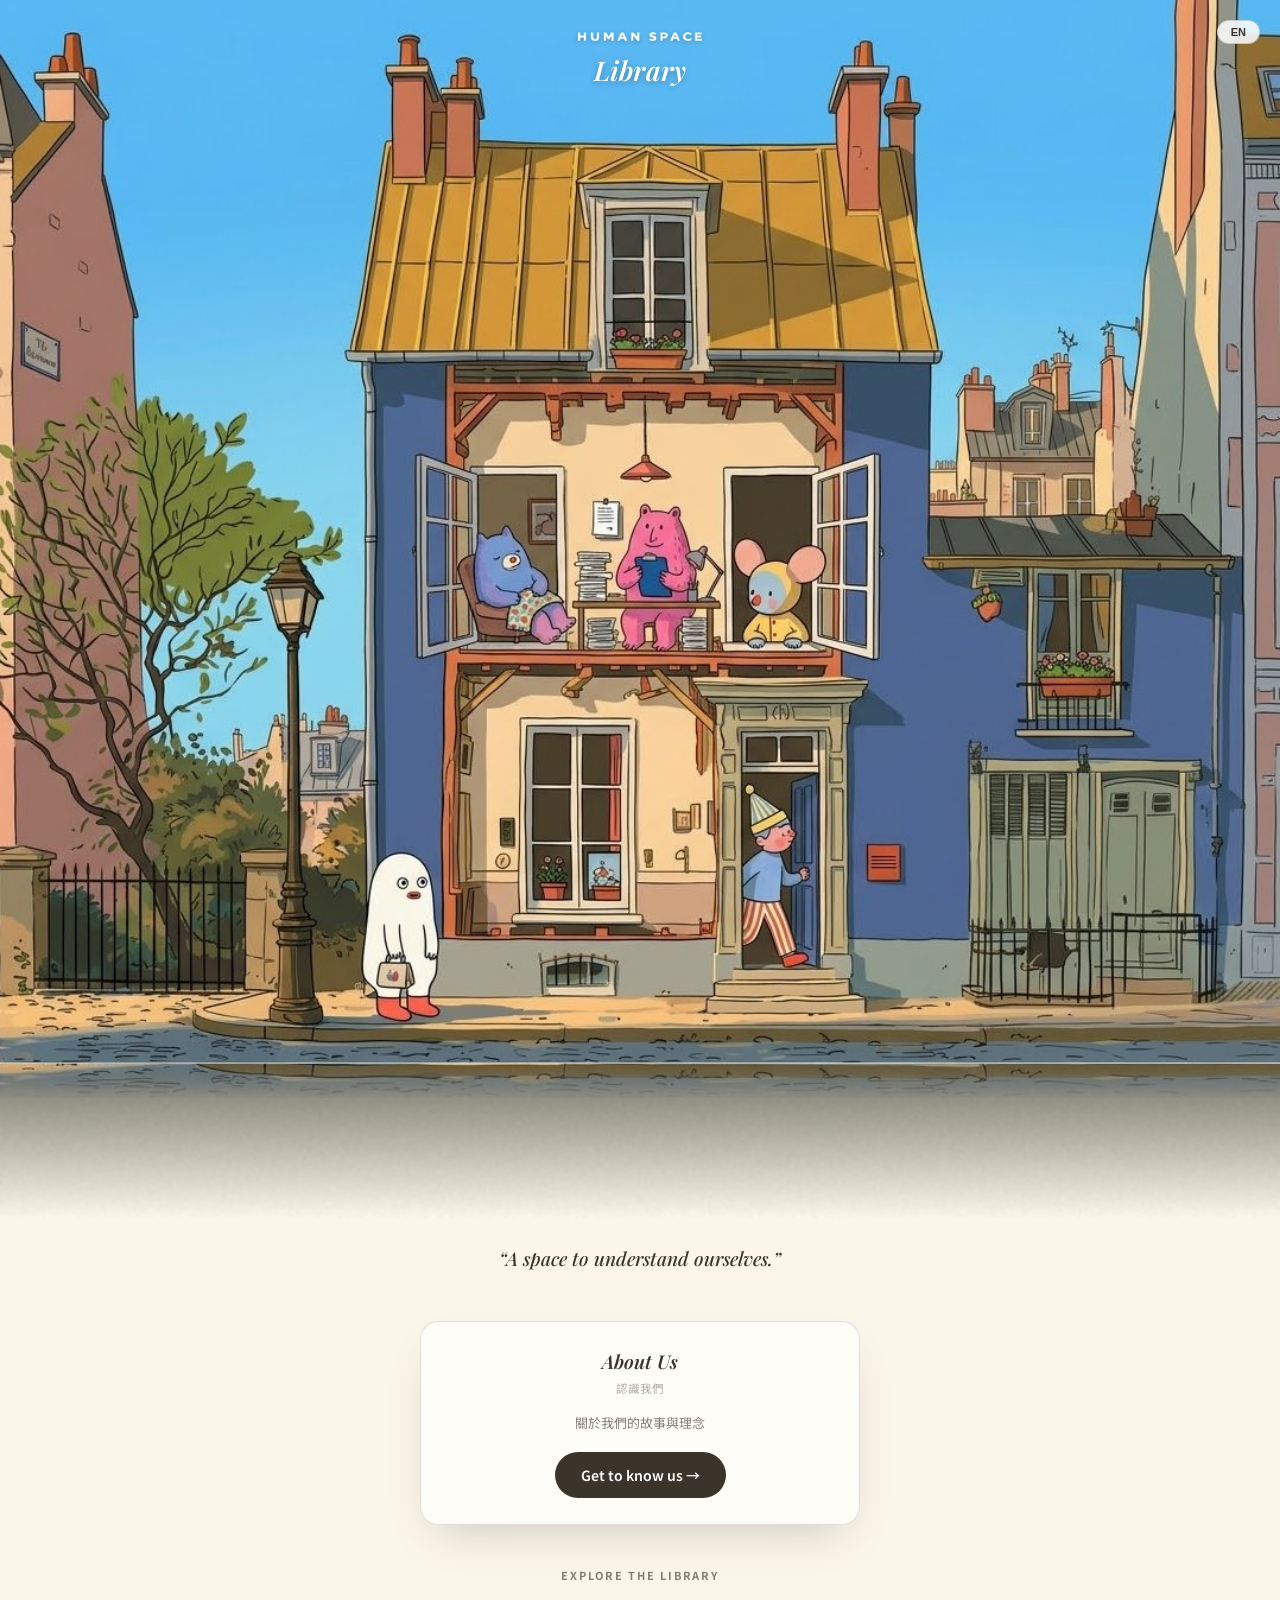
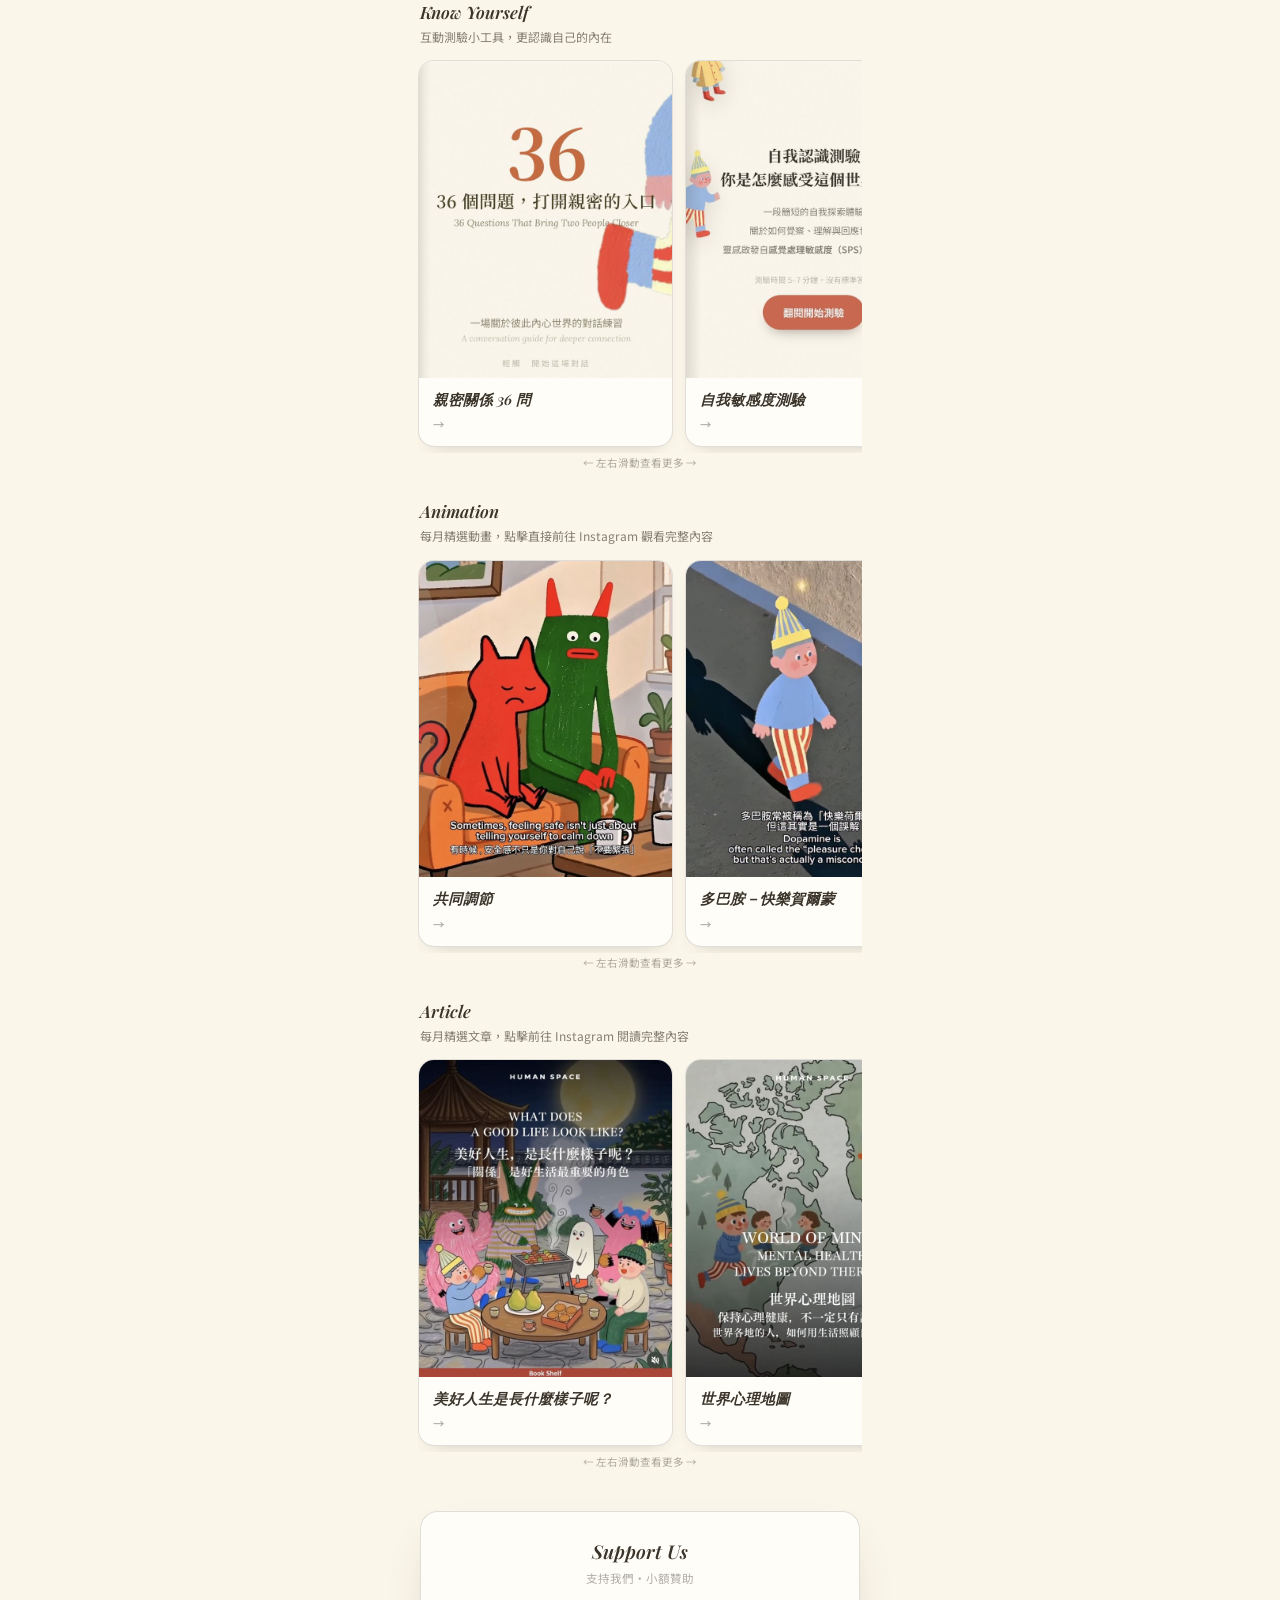
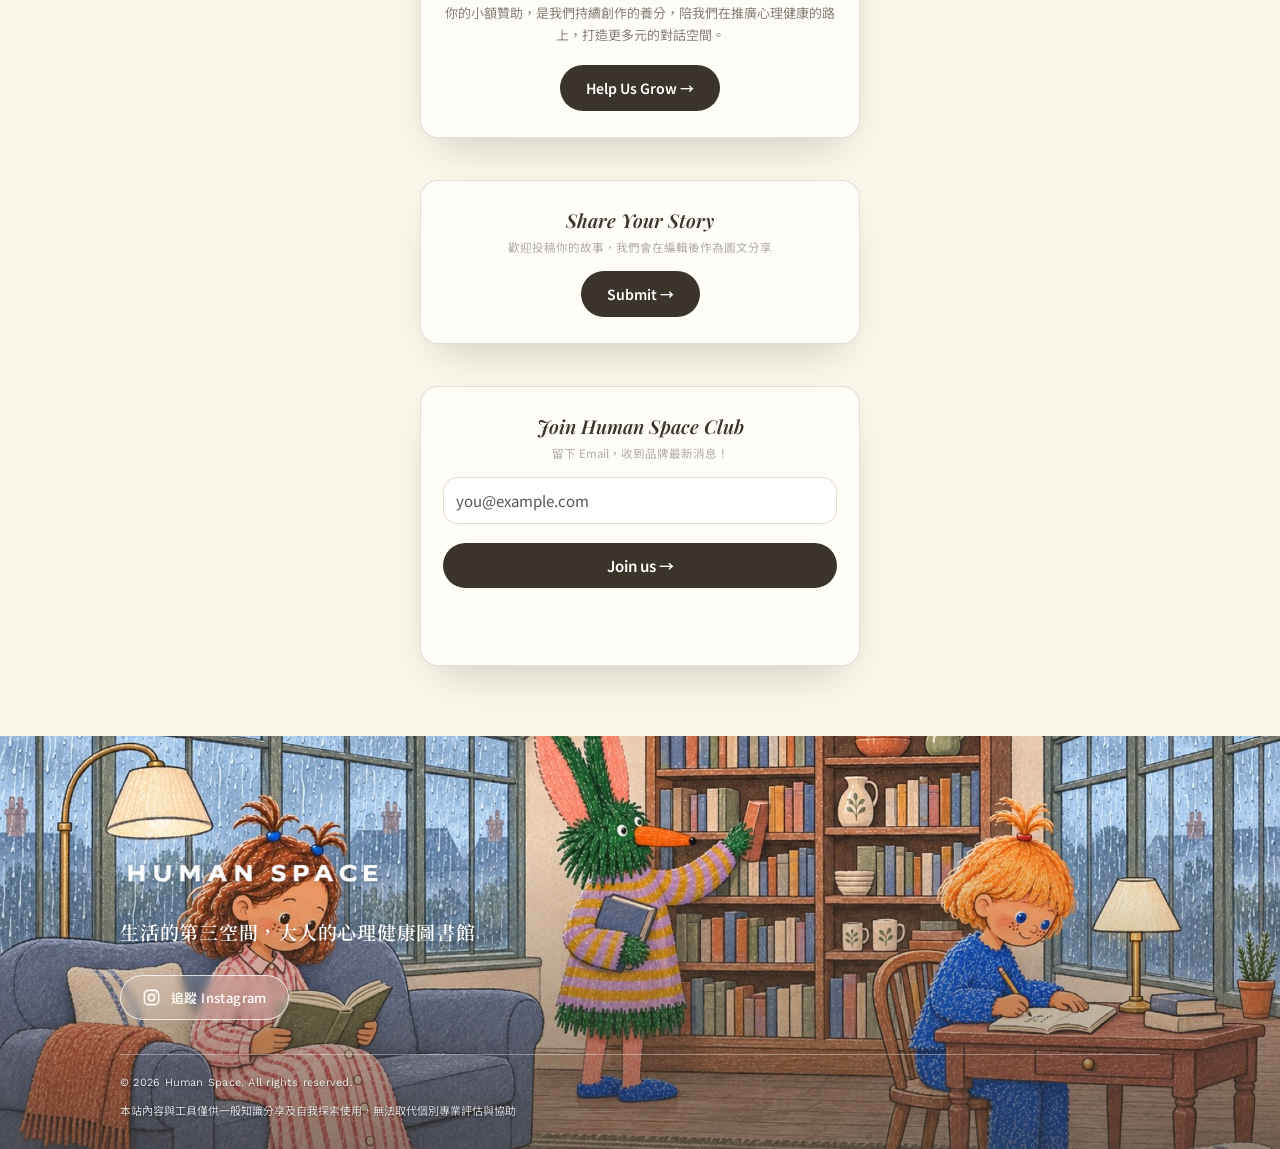
==== index.html @ 24d9f0f3 "Update index.html" ====
<!DOCTYPE html>
<html lang="zh-Hant">
<head>
<meta charset="UTF-8">
<meta name="viewport" content="width=device-width, initial-scale=1.0">
<title>Human Space Library</title>
<link rel="preconnect" href="https://fonts.googleapis.com">
<link rel="preconnect" href="https://fonts.gstatic.com" crossorigin>
<link href="https://fonts.googleapis.com/css2?family=Playfair+Display:ital,wght@1,500;1,600&family=Noto+Serif+TC:wght@600;700&family=Noto+Sans+TC:wght@400;500;600&family=Work+Sans:wght@400;500;600&display=swap" rel="stylesheet">
<style>
  :root{
    --sand:#A8895F;
    --cream:#FBF6EA;
    --paper-deep:#F3EAD4;
    --card:#FFFDF8;
    --ink:#3A342A;
    --ink-soft:rgba(58,52,42,0.62);
    --ink-faint:rgba(58,52,42,0.4);
    --line:rgba(58,52,42,0.15);
    --shadow: 0 20px 44px -20px rgba(58,52,42,0.28);
  }
  *{box-sizing:border-box;}
  body{ margin:0; background:var(--cream); color:var(--ink); font-family:'Noto Sans TC', sans-serif; -webkit-font-smoothing:antialiased; }
  a{ color:inherit; text-decoration:none; }
  .wrap{ max-width:480px; margin:0 auto; padding:0 20px 50px; }

  body[data-lang="zh"] .en-only{ display:none !important; }
  body[data-lang="en"] .zh-only{ display:none !important; }

  /* ---------- Hero masthead ---------- */
  .hero{ position:relative; width:100%; overflow:hidden; background:var(--cream); }
  .hero-media{ position:relative; width:100%; aspect-ratio: 3/4; overflow:hidden; }
  .hero-media img.house{
    width:100%; height:100%; object-fit:cover; object-position:50% 0%; display:block;
  }
  @media (min-width:700px){
    .hero-media{ aspect-ratio: 1078/1026; }
  }
  .lang-toggle{
    position:absolute; top:20px; right:20px; z-index:5;
    background:rgba(255,255,255,0.85); border:1px solid rgba(58,52,42,0.2);
    border-radius:999px; padding:5px 13px; font-size:11px; font-weight:600;
    color:var(--ink); cursor:pointer; backdrop-filter:blur(2px);
  }
  .masthead{
    position:absolute; top:26px; left:0; right:0;
    display:flex; flex-direction:column; align-items:center; z-index:3;
  }
  .masthead img{ height:17px; filter:brightness(0) invert(1) drop-shadow(0 1px 2px rgba(0,0,0,0.25)); }
  .masthead .library{
    font-family:'Playfair Display', serif; font-style:italic; font-weight:600;
    font-size:27px; color:#fff; margin-top:2px;
    text-shadow:0 2px 6px rgba(0,0,0,0.28);
    letter-spacing:0.01em;
  }

  /* ---------- Tagline ---------- */
  .tagline{ text-align:center; padding:26px 24px 6px; }
  .tagline p{
    font-family:'Playfair Display', serif; font-style:italic; font-weight:500;
    font-size:19px; color:var(--ink); line-height:1.5; margin:0;
  }

  /* ---------- Explore section ---------- */
  section{ margin-top:42px; }
  section#about-support{ margin-top:30px; }
  section#explore{ margin-top:42px; }
  .section-label{ font-size:11px; letter-spacing:.16em; text-transform:uppercase; color:var(--ink-soft); font-weight:700; margin-bottom:18px; text-align:center; }

  .shelf-block{ margin-bottom:30px; }
  .shelf-block:last-child{ margin-bottom:0; }
  .shelf-title{ font-family:'Playfair Display',serif; font-style:italic; font-weight:600; font-size:17px; margin-bottom:4px; }
  .shelf-desc{ font-size:12px; color:var(--ink-soft); line-height:1.6; margin-bottom:12px; }

  .shelf-scroll{
    display:flex; gap:12px; overflow-x:auto; padding:2px 2px 6px; margin:0 -2px;
    scroll-snap-type:x mandatory; -webkit-overflow-scrolling:touch; scrollbar-width:none;
  }
  .shelf-scroll::-webkit-scrollbar{ display:none; }
  .shelf-card{
    flex:0 0 58%; scroll-snap-align:start; background:var(--card); border:1px solid var(--line);
    border-radius:16px; overflow:hidden; box-shadow:0 10px 20px -14px rgba(58,52,42,0.3);
  }
  .shelf-card .thumb{ width:100%; aspect-ratio:4/5; overflow:hidden; background:var(--paper-deep); }
  .shelf-card .thumb img{ width:100%; height:100%; object-fit:cover; display:block; }
  .shelf-card .body{ padding:12px 14px 14px; }
  .shelf-card .en{ font-family:'Playfair Display',serif; font-style:italic; font-size:14.5px; font-weight:600; line-height:1.3; }
  .shelf-card .arrow{ margin-top:8px; font-size:11.5px; color:var(--ink-faint); font-weight:600; }
  .scroll-hint{ text-align:center; font-size:10.5px; color:var(--ink-faint); margin-top:2px; }

  /* ---------- Join / Support / Share cards ---------- */
  .box-card{
    background:var(--card); border:1px solid var(--line); border-radius:18px;
    padding:26px 22px; text-align:center; box-shadow:var(--shadow);
  }
  .box-card .en-title{ font-family:'Playfair Display',serif; font-style:italic; font-weight:600; font-size:19px; margin-bottom:6px; }
  .box-card .zh-sub{ font-size:11.5px; color:var(--ink-faint); margin-bottom:16px; }
  .box-card p.desc{ font-size:13px; color:var(--ink-soft); line-height:1.7; margin:0 0 18px; }

  .coffee-btn, .action-btn{
    display:inline-flex; align-items:center; gap:8px;
    background:var(--ink); color:#fff; font-weight:600; font-size:14px;
    padding:13px 26px; border-radius:999px;
  }

/* ---------- Footer ---------- */
footer{
  position:relative;
  isolation:isolate;
  overflow:hidden;
  margin-top:20px;
  min-height:400px;
  display:flex;
  flex-direction:column;
  justify-content:flex-end;
  color:#fff;
  background:var(--paper-deep) url('footer-img.jpg') center / cover no-repeat;
}

/* 下方：只加一層很輕的暖棕漸層，讓白字好讀（圖片本身維持原色） */
footer::after{
  content:"";
  position:absolute; inset:0;
  background:linear-gradient(180deg,
    rgba(58,52,42,0) 25%,
    rgba(58,52,42,0.24) 58%,
    rgba(58,52,42,0.58) 100%);
  z-index:0; pointer-events:none;
}

.footer-main,
.footer-bottom{ position:relative; z-index:1; }

.footer-main{
  width:100%;
  max-width:1100px;
  margin:0 auto;
  padding:120px 30px 34px;
}

/* Logo（和 hero 上方的 logo 同樣處理） */
.footer-logo{
  display:inline-block;
  margin-bottom:20px;
}

.footer-logo img{
  height:34px;
  width:auto;
  display:block;
  filter:brightness(0) invert(1) drop-shadow(0 1px 2px rgba(0,0,0,0.25));
}

/* Brand Description */
.footer-description{
  font-family:'Noto Serif TC',serif;
  font-size:19px;
  font-weight:600;
  line-height:1.8;
  letter-spacing:0.04em;
  margin-bottom:26px;
  color:#fff;
  text-shadow:0 2px 6px rgba(0,0,0,0.3);
}

/* Instagram Button */
.instagram-btn{
  display:inline-flex;
  align-items:center;
  gap:10px;
  padding:12px 21px;
  border:1px solid rgba(255,255,255,0.75);
  border-radius:999px;
  color:#fff;
  background:rgba(255,255,255,0.14);
  font-size:13px;
  font-weight:500;
  letter-spacing:0.03em;
  transition:all 0.3s ease;
  backdrop-filter:blur(4px);
  -webkit-backdrop-filter:blur(4px);
}

.instagram-btn:hover{
  background:rgba(255,255,255,0.28);
  border-color:#fff;
}

.instagram-btn svg{
  width:19px;
  height:19px;
  flex-shrink:0;
}

/* Footer Bottom：不再用深色底，只留一條細線 */
.footer-bottom{
  width:100%;
  max-width:1100px;
  margin:0 auto;
  padding:0 30px 28px;
  font-size:11px;
  line-height:1.9;
  color:rgba(255,255,255,0.88);
  text-shadow:0 1px 3px rgba(0,0,0,0.45);
}

.footer-bottom-inner{
  border-top:1px solid rgba(255,255,255,0.35);
  padding-top:18px;
}

.footer-bottom .copyright{
  font-family:'Work Sans',sans-serif;
  margin-bottom:6px;
  font-size:11px;
  letter-spacing:0.02em;
}

.footer-bottom .disclaimer{
  font-family:'Noto Sans TC',sans-serif;
  color:rgba(255,255,255,0.8);
}

/* Mobile */
@media(max-width:600px){
  footer{ min-height:380px; }

  footer::before{ height:110px; }

  .footer-main{
    padding:100px 24px 30px;
  }

  .footer-logo img{ height:30px; }

  .footer-description{
    font-size:16px;
    line-height:1.8;
  }

  .footer-bottom{
    padding:0 24px 24px;
    font-size:10px;
  }

  .footer-bottom .copyright{ font-size:10px; }
}  
</style>
</head>
<body data-lang="zh">

  <!-- Hero -->
  <div class="hero">
    <div class="hero-media">
      <img class="house" src="hero-house.jpg" alt="Human Space illustrated house">
    </div>
    <button class="lang-toggle" id="langToggle" type="button">EN</button>
  <div class="masthead">
  <a href="https://human-space-hms.github.io/Library" aria-label="Human Space Library 首頁">
    <img src="logo.png" alt="Human Space">
  </a>
  <div class="library">Library</div>
</div>
  </div><!-- /hero -->

  <div class="wrap">

    <!-- Tagline -->
    <div class="tagline">
      <p>&ldquo;A space to understand ourselves.&rdquo;</p>
    </div>

<!-- About Us -->
    <section id="About">
      <div class="box-card">
        <div class="en-title">About Us</div>
        <div class="zh-sub zh-only">認識我們</div>
        <p class="desc zh-only">關於我們的故事與理念</p>
        <p class="desc en-only">About our story</p>
        <a class="coffee-btn" href="https://human-space-hms.github.io/Library/about.html" target="_blank">Get to know us →</a>
      </div>
    </section>    

    <!-- Explore the Library -->
    <section id="explore">
      <div class="section-label">Explore the Library</div>

      <!-- Know Yourself -->
      <div class="shelf-block">
        <div class="shelf-title">Know Yourself</div>
        <div class="shelf-desc zh-only">互動測驗小工具，更認識自己的內在</div>
        <div class="shelf-desc en-only">Interactive quizzes and tools to help you know yourself better</div>
        <div class="shelf-scroll">

          <a class="shelf-card" href="https://human-space-hms.github.io/36-questions/">
            <div class="thumb"><img src="YK-1.jpg" alt=""></div>
            <div class="body">
              <div class="en zh-only">親密關係 36 問</div>
              <div class="en en-only">36 Questions Brings Us Closer</div>
              <div class="arrow">→</div>
            </div>
          </a>

          <a class="shelf-card zh-only" href="https://human-space-hms.github.io/HSP/">
            <div class="thumb"><img src="YK-2-CN.jpg" alt=""></div>
            <div class="body"><div class="en">自我敏感度測驗</div><div class="arrow">→</div></div>
          </a>
          <a class="shelf-card en-only" href="https://human-space-hms.github.io/HSP-EN/">
            <div class="thumb"><img src="YK-2-EN.jpg" alt=""></div>
            <div class="body"><div class="en">How Do You Experience the World</div><div class="arrow">→</div></div>
          </a>

          <a class="shelf-card zh-only" href="https://human-space-hms.github.io/attachment-quiz/">
            <div class="thumb"><img src="YK-3-CN.jpg" alt=""></div>
            <div class="body"><div class="en">親密依附關係測驗</div><div class="arrow">→</div></div>
          </a>
          <a class="shelf-card en-only" href="https://human-space-hms.github.io/attachment-quiz-EN/">
            <div class="thumb"><img src="YK-3-EN.jpg" alt=""></div>
            <div class="body"><div class="en">Attachment Style Quiz</div><div class="arrow">→</div></div>
          </a>

        </div>
        <div class="scroll-hint zh-only">← 左右滑動查看更多 →</div>
        <div class="scroll-hint en-only">← swipe for more →</div>
      </div>

      <!-- Animation -->
      <div class="shelf-block">
        <div class="shelf-title">Animation</div>
        <div class="shelf-desc zh-only">每月精選動畫，點擊直接前往 Instagram 觀看完整內容</div>
        <div class="shelf-desc en-only">Monthly picks. Tap through to watch the full video on Instagram</div>
        <div class="shelf-scroll">

          <a class="shelf-card" href="https://www.instagram.com/reel/Db9Zqj_MAXe/?stkn=MTJocnQ4cTd6M2Jwag==" target="_blank">
            <div class="thumb"><img src="AN-1.jpg" alt=""></div>
            <div class="body">
              <div class="en zh-only">共同調節</div>
              <div class="en en-only">Co-Regulation</div>
              <div class="arrow">→</div>
            </div>
          </a>

          <a class="shelf-card" href="https://www.instagram.com/reel/Da2XL7dyBAM/?stkn=cDFld3FkZnozZTkw" target="_blank">
            <div class="thumb"><img src="AN-2.jpg" alt=""></div>
            <div class="body">
              <div class="en zh-only">多巴胺－快樂賀爾蒙</div>
              <div class="en en-only">Dopamine — Pleasure Chemical</div>
              <div class="arrow">→</div>
            </div>
          </a>

          <a class="shelf-card" href="https://www.instagram.com/reel/Db1rS6DMRts/?stkn=MTBhZGUwdGZ6dWx6cQ==" target="_blank">
            <div class="thumb"><img src="AN-3.jpg" alt=""></div>
            <div class="body">
              <div class="en zh-only">喚醒老虎－關於創傷</div>
              <div class="en en-only">Waking the Tiger — About Trauma</div>
              <div class="arrow">→</div>
            </div>
          </a>

        </div>
        <div class="scroll-hint zh-only">← 左右滑動查看更多 →</div>
        <div class="scroll-hint en-only">← swipe for more →</div>
      </div>

      <!-- Article -->
      <div class="shelf-block">
        <div class="shelf-title">Article</div>
        <div class="shelf-desc zh-only">每月精選文章，點擊前往 Instagram 閱讀完整內容</div>
        <div class="shelf-desc en-only">Monthly picks. Tap through to read the full post on Instagram</div>
        <div class="shelf-scroll">

          <a class="shelf-card" href="https://www.instagram.com/p/DdtFpqZEm1I/?obrf=MTBvMHdmb3B3ZGFo" target="_blank">
            <div class="thumb"><img src="AR-1.jpg" alt=""></div>
            <div class="body">
              <div class="en zh-only">美好人生是長什麼樣子呢？</div>
              <div class="en en-only">What Does a Good Life Look Like?</div>
              <div class="arrow">→</div>
            </div>
          </a>

          <a class="shelf-card" href="https://www.instagram.com/p/DbrwMqHEolS/?psln=N3RibG9haDZxNWFx" target="_blank">
            <div class="thumb"><img src="AR-2.jpg" alt=""></div>
            <div class="body">
              <div class="en zh-only">世界心理地圖</div>
              <div class="en en-only">World Of Minds</div>
              <div class="arrow">→</div>
            </div>
          </a>

          <a class="shelf-card" href="https://www.instagram.com/p/DbSHHopkumf/?cplk=MWQ2d3c0b3g2c3Y2MQ==" target="_blank">
            <div class="thumb"><img src="AR-3.jpg" alt=""></div>
            <div class="body">
              <div class="en zh-only">正常是誰決定的？</div>
              <div class="en en-only">Who Decides What's "Normal"?</div>
              <div class="arrow">→</div>
            </div>
          </a>

        </div>
        <div class="scroll-hint zh-only">← 左右滑動查看更多 →</div>
        <div class="scroll-hint en-only">← swipe for more →</div>
      </div>

    </section>

    <!-- Support Us -->
    <section id="support">
      <div class="box-card">
        <div class="en-title">Support Us</div>
        <div class="zh-sub zh-only">支持我們・小額贊助</div>
        <p class="desc zh-only">你的小額贊助，是我們持續創作的養分，陪我們在推廣心理健康的路上，打造更多元的對話空間。</p>
        <p class="desc en-only">Your small contribution is what keeps us creating, helping us build more diverse conversations around mental health.</p>
        <a class="coffee-btn" href="https://portaly.cc/human_space/support" target="_blank"> Help Us Grow →</a>
      </div>
    </section>

    <!-- Share your story -->
    <section id="share">
      <div class="box-card">
        <div class="en-title">Share Your Story</div>
        <div class="zh-sub zh-only">歡迎投稿你的故事，我們會在編輯後作為圖文分享</div>
        <div class="zh-sub en-only">Share your story with us. We'll edit it and share it as a visual feature.</div>
        <a class="action-btn" href="https://docs.google.com/forms/d/e/1FAIpQLSfsRFT0Pt3RV8wK7x-OimvYxcRuN3YsgyCz27gMF-LVRASr0g/viewform?usp=publish-editor" target="_blank">Submit →</a>
      </div>
    </section>
    
    <!-- Join Human Space -->
    <section id="join">
      <div class="box-card">
        <div class="en-title">Join Human Space Club</div>
        <div class="zh-sub zh-only">留下 Email，收到品牌最新消息！</div>
        <div class="zh-sub en-only">Leave your email and get the latest news from us!</div>
        <script src="https://f.convertkit.com/ckjs/ck.5.js"></script>
      <form action="https://app.kit.com/forms/9779228/subscriptions" class="seva-form formkit-form" method="post" data-sv-form="9779228" data-uid="9809e05442" data-format="inline" data-version="5" data-options="{&quot;settings&quot;:{&quot;after_subscribe&quot;:{&quot;action&quot;:&quot;message&quot;,&quot;success_message&quot;:&quot;Thank you for subscribing! Your response has been received. \n感謝訂閱！已成功收到你的資料。&quot;,&quot;redirect_url&quot;:&quot;&quot;},&quot;analytics&quot;:{&quot;google&quot;:null,&quot;fathom&quot;:null,&quot;facebook&quot;:null,&quot;segment&quot;:null,&quot;pinterest&quot;:null,&quot;sparkloop&quot;:null,&quot;googletagmanager&quot;:null},&quot;modal&quot;:{&quot;trigger&quot;:&quot;timer&quot;,&quot;scroll_percentage&quot;:null,&quot;timer&quot;:5,&quot;devices&quot;:&quot;all&quot;,&quot;show_once_every&quot;:15},&quot;powered_by&quot;:{&quot;show&quot;:true,&quot;url&quot;:&quot;https://kit.com/features/forms?utm_campaign=poweredby&amp;utm_content=form&amp;utm_medium=referral&amp;utm_source=dynamic&quot;},&quot;recaptcha&quot;:{&quot;enabled&quot;:false},&quot;return_visitor&quot;:{&quot;action&quot;:&quot;show&quot;,&quot;custom_content&quot;:&quot;&quot;},&quot;slide_in&quot;:{&quot;display_in&quot;:&quot;bottom_right&quot;,&quot;trigger&quot;:&quot;timer&quot;,&quot;scroll_percentage&quot;:null,&quot;timer&quot;:5,&quot;devices&quot;:&quot;all&quot;,&quot;show_once_every&quot;:15},&quot;sticky_bar&quot;:{&quot;display_in&quot;:&quot;top&quot;,&quot;trigger&quot;:&quot;timer&quot;,&quot;scroll_percentage&quot;:null,&quot;timer&quot;:5,&quot;devices&quot;:&quot;all&quot;,&quot;show_once_every&quot;:15}},&quot;version&quot;:&quot;5&quot;}" min-width="400 500 600 700 800"><div data-style="clean"><ul class="formkit-alert formkit-alert-error" data-element="errors" data-group="alert"></ul><div data-element="fields" data-stacked="false" class="seva-fields formkit-fields"><div class="formkit-field"><input class="formkit-input email-input" name="email_address" style="color: #2B2A33; border-color: #E4DBC8; border-radius: 14px; font-weight: 400; font-family: 'Noto Sans TC', sans-serif;" aria-label="Email Address" placeholder="you@example.com" required="" type="email"></div><button data-element="submit" class="formkit-submit formkit-submit action-btn" style="color: #ffffff; background-color: #3A342A; border-radius: 999px; font-weight: 600; font-family: 'Noto Sans TC', sans-serif; box-shadow:none; margin-top:4px;"><div class="formkit-spinner"><div></div><div></div><div></div></div><span>Join us →</span></button></div><div class="formkit-powered-by-convertkit-container"><a href="https://kit.com/features/forms?utm_campaign=poweredby&amp;utm_content=form&amp;utm_medium=referral&amp;utm_source=dynamic" data-element="powered-by" class="formkit-powered-by-convertkit" data-variant="dark" target="_blank" rel="nofollow noopener">Built with Kit</a></div></div><style>.formkit-form[data-uid="9809e05442"] *{box-sizing:border-box;}.formkit-form[data-uid="9809e05442"]{-webkit-font-smoothing:antialiased;-moz-osx-font-smoothing:grayscale;}.formkit-form[data-uid="9809e05442"] legend{border:none;font-size:inherit;margin-bottom:10px;padding:0;position:relative;display:table;}.formkit-form[data-uid="9809e05442"] fieldset{border:0;padding:0.01em 0 0 0;margin:0;min-width:0;}.formkit-form[data-uid="9809e05442"] body:not(:-moz-handler-blocked) fieldset{display:table-cell;}.formkit-form[data-uid="9809e05442"] h1,.formkit-form[data-uid="9809e05442"] h2,.formkit-form[data-uid="9809e05442"] h3,.formkit-form[data-uid="9809e05442"] h4,.formkit-form[data-uid="9809e05442"] h5,.formkit-form[data-uid="9809e05442"] h6{color:inherit;font-size:inherit;font-weight:inherit;}.formkit-form[data-uid="9809e05442"] h2{font-size:1.5em;margin:1em 0;}.formkit-form[data-uid="9809e05442"] h3{font-size:1.17em;margin:1em 0;}.formkit-form[data-uid="9809e05442"] p{color:inherit;font-size:inherit;font-weight:inherit;}.formkit-form[data-uid="9809e05442"] ol:not([template-default]),.formkit-form[data-uid="9809e05442"] ul:not([template-default]),.formkit-form[data-uid="9809e05442"] blockquote:not([template-default]){text-align:left;}.formkit-form[data-uid="9809e05442"] p:not([template-default]),.formkit-form[data-uid="9809e05442"] hr:not([template-default]),.formkit-form[data-uid="9809e05442"] blockquote:not([template-default]),.formkit-form[data-uid="9809e05442"] ol:not([template-default]),.formkit-form[data-uid="9809e05442"] ul:not([template-default]){color:inherit;font-style:initial;}.formkit-form[data-uid="9809e05442"] .ordered-list,.formkit-form[data-uid="9809e05442"] .unordered-list{list-style-position:outside !important;padding-left:1em;}.formkit-form[data-uid="9809e05442"] .list-item{padding-left:0;}.formkit-form[data-uid="9809e05442"][data-format="modal"]{display:none;}.formkit-form[data-uid="9809e05442"][data-format="slide in"]{display:none;}.formkit-form[data-uid="9809e05442"][data-format="sticky bar"]{display:none;}.formkit-sticky-bar .formkit-form[data-uid="9809e05442"][data-format="sticky bar"]{display:block;}.formkit-form[data-uid="9809e05442"] .formkit-input,.formkit-form[data-uid="9809e05442"] .formkit-select,.formkit-form[data-uid="9809e05442"] .formkit-checkboxes{width:100%;}.formkit-form[data-uid="9809e05442"] .formkit-button,.formkit-form[data-uid="9809e05442"] .formkit-submit{border:0;border-radius:5px;color:#ffffff;cursor:pointer;display:inline-block;text-align:center;font-size:15px;font-weight:500;cursor:pointer;margin-bottom:15px;overflow:hidden;padding:0;position:relative;vertical-align:middle;}.formkit-form[data-uid="9809e05442"] .formkit-button:hover,.formkit-form[data-uid="9809e05442"] .formkit-submit:hover,.formkit-form[data-uid="9809e05442"] .formkit-button:focus,.formkit-form[data-uid="9809e05442"] .formkit-submit:focus{outline:none;}.formkit-form[data-uid="9809e05442"] .formkit-button:hover > span,.formkit-form[data-uid="9809e05442"] .formkit-submit:hover > span,.formkit-form[data-uid="9809e05442"] .formkit-button:focus > span,.formkit-form[data-uid="9809e05442"] .formkit-submit:focus > span{background-color:rgba(0,0,0,0.1);}.formkit-form[data-uid="9809e05442"] .formkit-button > span,.formkit-form[data-uid="9809e05442"] .formkit-submit > span{display:block;-webkit-transition:all 300ms ease-in-out;transition:all 300ms ease-in-out;padding:12px 24px;}.formkit-form[data-uid="9809e05442"] .formkit-input{background:#ffffff;font-size:15px;padding:12px;border:1px solid #e3e3e3;-webkit-flex:1 0 auto;-ms-flex:1 0 auto;flex:1 0 auto;line-height:1.4;margin:0;-webkit-transition:border-color ease-out 300ms;transition:border-color ease-out 300ms;}.formkit-form[data-uid="9809e05442"] .formkit-input:focus{outline:none;border-color:#1677be;-webkit-transition:border-color ease 300ms;transition:border-color ease 300ms;}.formkit-form[data-uid="9809e05442"] .formkit-input::-webkit-input-placeholder{color:inherit;opacity:0.8;}.formkit-form[data-uid="9809e05442"] .formkit-input::-moz-placeholder{color:inherit;opacity:0.8;}.formkit-form[data-uid="9809e05442"] .formkit-input:-ms-input-placeholder{color:inherit;opacity:0.8;}.formkit-form[data-uid="9809e05442"] .formkit-input::placeholder{color:inherit;opacity:0.8;}.formkit-form[data-uid="9809e05442"] [data-group="dropdown"]{position:relative;display:inline-block;width:100%;}.formkit-form[data-uid="9809e05442"] [data-group="dropdown"]::before{content:"";top:calc(50% - 2.5px);right:10px;position:absolute;pointer-events:none;border-color:#4f4f4f transparent transparent transparent;border-style:solid;border-width:6px 6px 0 6px;height:0;width:0;z-index:999;}.formkit-form[data-uid="9809e05442"] [data-group="dropdown"] select{height:auto;width:100%;cursor:pointer;color:#333333;line-height:1.4;margin-bottom:0;padding:0 6px;-webkit-appearance:none;-moz-appearance:none;appearance:none;font-size:15px;padding:12px;padding-right:25px;border:1px solid #e3e3e3;background:#ffffff;}.formkit-form[data-uid="9809e05442"] [data-group="dropdown"] select:focus{outline:none;}.formkit-form[data-uid="9809e05442"] [data-group="checkboxes"]{text-align:left;margin:0;}.formkit-form[data-uid="9809e05442"] [data-group="checkboxes"] [data-group="checkbox"]{margin-bottom:10px;}.formkit-form[data-uid="9809e05442"] [data-group="checkboxes"] [data-group="checkbox"] *{cursor:pointer;}.formkit-form[data-uid="9809e05442"] [data-group="checkboxes"] [data-group="checkbox"]:last-of-type{margin-bottom:0;}.formkit-form[data-uid="9809e05442"] [data-group="checkboxes"] [data-group="checkbox"] input[type="checkbox"]{display:none;}.formkit-form[data-uid="9809e05442"] [data-group="checkboxes"] [data-group="checkbox"] input[type="checkbox"] + label::after{content:none;}.formkit-form[data-uid="9809e05442"] [data-group="checkboxes"] [data-group="checkbox"] input[type="checkbox"]:checked + label::after{border-color:#ffffff;content:"";}.formkit-form[data-uid="9809e05442"] [data-group="checkboxes"] [data-group="checkbox"] input[type="checkbox"]:checked + label::before{background:#10bf7a;border-color:#10bf7a;}.formkit-form[data-uid="9809e05442"] [data-group="checkboxes"] [data-group="checkbox"] label{position:relative;display:inline-block;padding-left:28px;}.formkit-form[data-uid="9809e05442"] [data-group="checkboxes"] [data-group="checkbox"] label::before,.formkit-form[data-uid="9809e05442"] [data-group="checkboxes"] [data-group="checkbox"] label::after{position:absolute;content:"";display:inline-block;}.formkit-form[data-uid="9809e05442"] [data-group="checkboxes"] [data-group="checkbox"] label::before{height:16px;width:16px;border:1px solid #e3e3e3;background:#ffffff;left:0px;top:3px;}.formkit-form[data-uid="9809e05442"] [data-group="checkboxes"] [data-group="checkbox"] label::after{height:4px;width:8px;border-left:2px solid #4d4d4d;border-bottom:2px solid #4d4d4d;-webkit-transform:rotate(-45deg);-ms-transform:rotate(-45deg);transform:rotate(-45deg);left:4px;top:8px;}.formkit-form[data-uid="9809e05442"] .formkit-alert{background:#f9fafb;border:1px solid #e3e3e3;border-radius:5px;-webkit-flex:1 0 auto;-ms-flex:1 0 auto;flex:1 0 auto;list-style:none;margin:25px auto;padding:12px;text-align:center;width:100%;}.formkit-form[data-uid="9809e05442"] .formkit-alert:empty{display:none;}.formkit-form[data-uid="9809e05442"] .formkit-alert-success{background:#d3fbeb;border-color:#10bf7a;color:#0c905c;}.formkit-form[data-uid="9809e05442"] .formkit-alert-error{background:#fde8e2;border-color:#f2643b;color:#ea4110;}.formkit-form[data-uid="9809e05442"] .formkit-spinner{display:-webkit-box;display:-webkit-flex;display:-ms-flexbox;display:flex;height:0px;width:0px;margin:0 auto;position:absolute;top:0;left:0;right:0;width:0px;overflow:hidden;text-align:center;-webkit-transition:all 300ms ease-in-out;transition:all 300ms ease-in-out;}.formkit-form[data-uid="9809e05442"] .formkit-spinner > div{margin:auto;width:12px;height:12px;background-color:#fff;opacity:0.3;border-radius:100%;display:inline-block;-webkit-animation:formkit-bouncedelay-formkit-form-data-uid-9809e05442- 1.4s infinite ease-in-out both;animation:formkit-bouncedelay-formkit-form-data-uid-9809e05442- 1.4s infinite ease-in-out both;}.formkit-form[data-uid="9809e05442"] .formkit-spinner > div:nth-child(1){-webkit-animation-delay:-0.32s;animation-delay:-0.32s;}.formkit-form[data-uid="9809e05442"] .formkit-spinner > div:nth-child(2){-webkit-animation-delay:-0.16s;animation-delay:-0.16s;}.formkit-form[data-uid="9809e05442"] .formkit-submit[data-active] .formkit-spinner{opacity:1;height:100%;width:50px;}.formkit-form[data-uid="9809e05442"] .formkit-submit[data-active] .formkit-spinner ~ span{opacity:0;}.formkit-form[data-uid="9809e05442"] .formkit-powered-by[data-active="false"]{opacity:0.35;}.formkit-form[data-uid="9809e05442"] .formkit-powered-by-convertkit-container{display:-webkit-box;display:-webkit-flex;display:-ms-flexbox;display:flex;width:100%;margin:10px 0;position:relative;}.formkit-form[data-uid="9809e05442"] .formkit-powered-by-convertkit-container[data-active="false"]{opacity:0.35;}.formkit-form[data-uid="9809e05442"] .formkit-powered-by-convertkit{-webkit-align-items:center;-webkit-box-align:center;-ms-flex-align:center;align-items:center;background-color:#ffffff;border-radius:9px;color:#3d3d3d;cursor:pointer;display:block;height:36px;margin:0 auto;opacity:0.95;padding:0;-webkit-text-decoration:none;text-decoration:none;text-indent:100%;-webkit-transition:ease-in-out all 200ms;transition:ease-in-out all 200ms;white-space:nowrap;overflow:hidden;-webkit-user-select:none;-moz-user-select:none;-ms-user-select:none;user-select:none;width:157px;background-repeat:no-repeat;background-position:center;}.formkit-form[data-uid="9809e05442"] .formkit-powered-by-convertkit:hover,.formkit-form[data-uid="9809e05442"] .formkit-powered-by-convertkit:focus{background-color:#ffffff;-webkit-transform:scale(1.025) perspective(1px);-ms-transform:scale(1.025) perspective(1px);transform:scale(1.025) perspective(1px);opacity:1;}.formkit-form[data-uid="9809e05442"] .formkit-powered-by-convertkit[data-variant="dark"],.formkit-form[data-uid="9809e05442"] .formkit-powered-by-convertkit[data-variant="light"]{background-color:transparent;border-color:transparent;width:133px;}.formkit-form[data-uid="9809e05442"] blockquote{padding:10px 20px;margin:0 0 20px;border-left:5px solid #e1e1e1;}.formkit-form[data-uid="9809e05442"] .seva-custom-content{padding:15px;font-size:16px;color:#fff;mix-blend-mode:difference;}.formkit-form[data-uid="9809e05442"] .formkit-modal.guard{max-width:420px;width:100%;} .formkit-form[data-uid="9809e05442"]{max-width:700px;}.formkit-form[data-uid="9809e05442"] [data-style="clean"]{width:100%;}.formkit-form[data-uid="9809e05442"] .formkit-fields{display:-webkit-box;display:-webkit-flex;display:-ms-flexbox;display:flex;-webkit-flex-wrap:wrap;-ms-flex-wrap:wrap;flex-wrap:wrap;margin:0 auto;}.formkit-form[data-uid="9809e05442"] .formkit-field,.formkit-form[data-uid="9809e05442"] .formkit-submit{margin:0 0 15px 0;-webkit-flex:1 0 100%;-ms-flex:1 0 100%;flex:1 0 100%;}.formkit-form[data-uid="9809e05442"] .formkit-powered-by-convertkit-container{margin:0;}.formkit-form[data-uid="9809e05442"] .formkit-submit{position:static;} </style></form>
      </div>
    </section>

  </div><!-- /wrap -->

<footer>

  <!-- Footer Main -->
  <div class="footer-main">

    <!-- Human Space Logo -->
    <a class="footer-logo"
       href="https://human-space-hms.github.io/Library">
      <img src="logo.png" alt="Human Space">
    </a>

    <!-- Brand Description -->
    <div class="footer-description">
      生活的第三空間，大人的心理健康圖書館
    </div>

    <!-- Instagram Button -->
    <a class="instagram-btn"
       href="https://www.instagram.com/humanspace____?psln=OTlqa2d1MHBiMnk="
       target="_blank"
       rel="noopener noreferrer">

      <svg viewBox="0 0 24 24"
           fill="none"
           stroke="currentColor"
           stroke-width="2"
           stroke-linecap="round"
           stroke-linejoin="round"
           aria-hidden="true">
        <rect x="3" y="3" width="18" height="18" rx="5"/>
        <circle cx="12" cy="12" r="4"/>
        <circle cx="17.5" cy="6.5" r="1"
                fill="currentColor" stroke="none"/>
      </svg>

      <span>追蹤 Instagram</span>

    </a>

  </div>

  <!-- Footer Bottom -->
  <div class="footer-bottom">
    <div class="footer-bottom-inner">

      <div class="copyright">
        © 2026 Human Space. All rights reserved.
      </div>

      <div class="disclaimer">
        本站內容與工具僅供一般知識分享及自我探索使用，無法取代個別專業評估與協助
      </div>

    </div>
  </div>

</footer>

<script>
  var btn = document.getElementById('langToggle');
  btn.addEventListener('click', function(){
    var isZh = document.body.getAttribute('data-lang') === 'zh';
    document.body.setAttribute('data-lang', isZh ? 'en' : 'zh');
    btn.textContent = isZh ? '中文' : 'EN';
  });
</script>
</body>
</html>
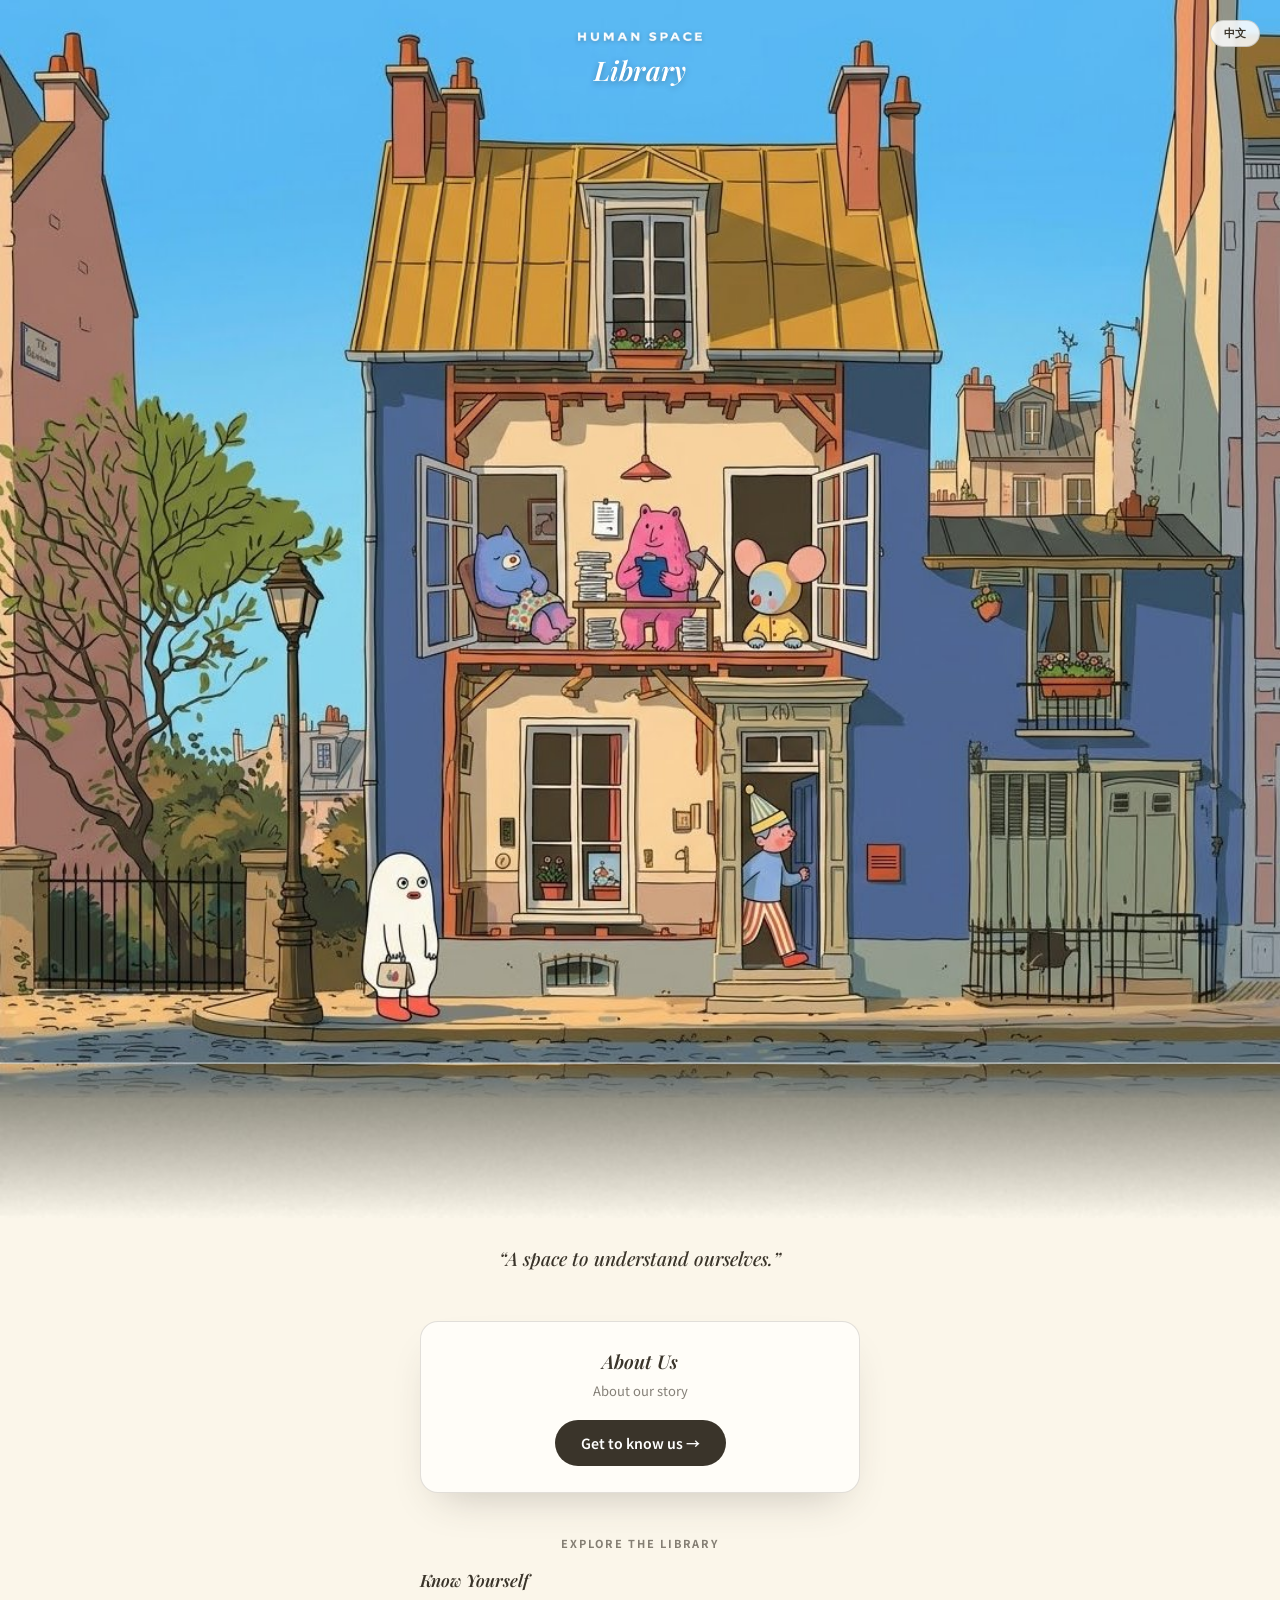
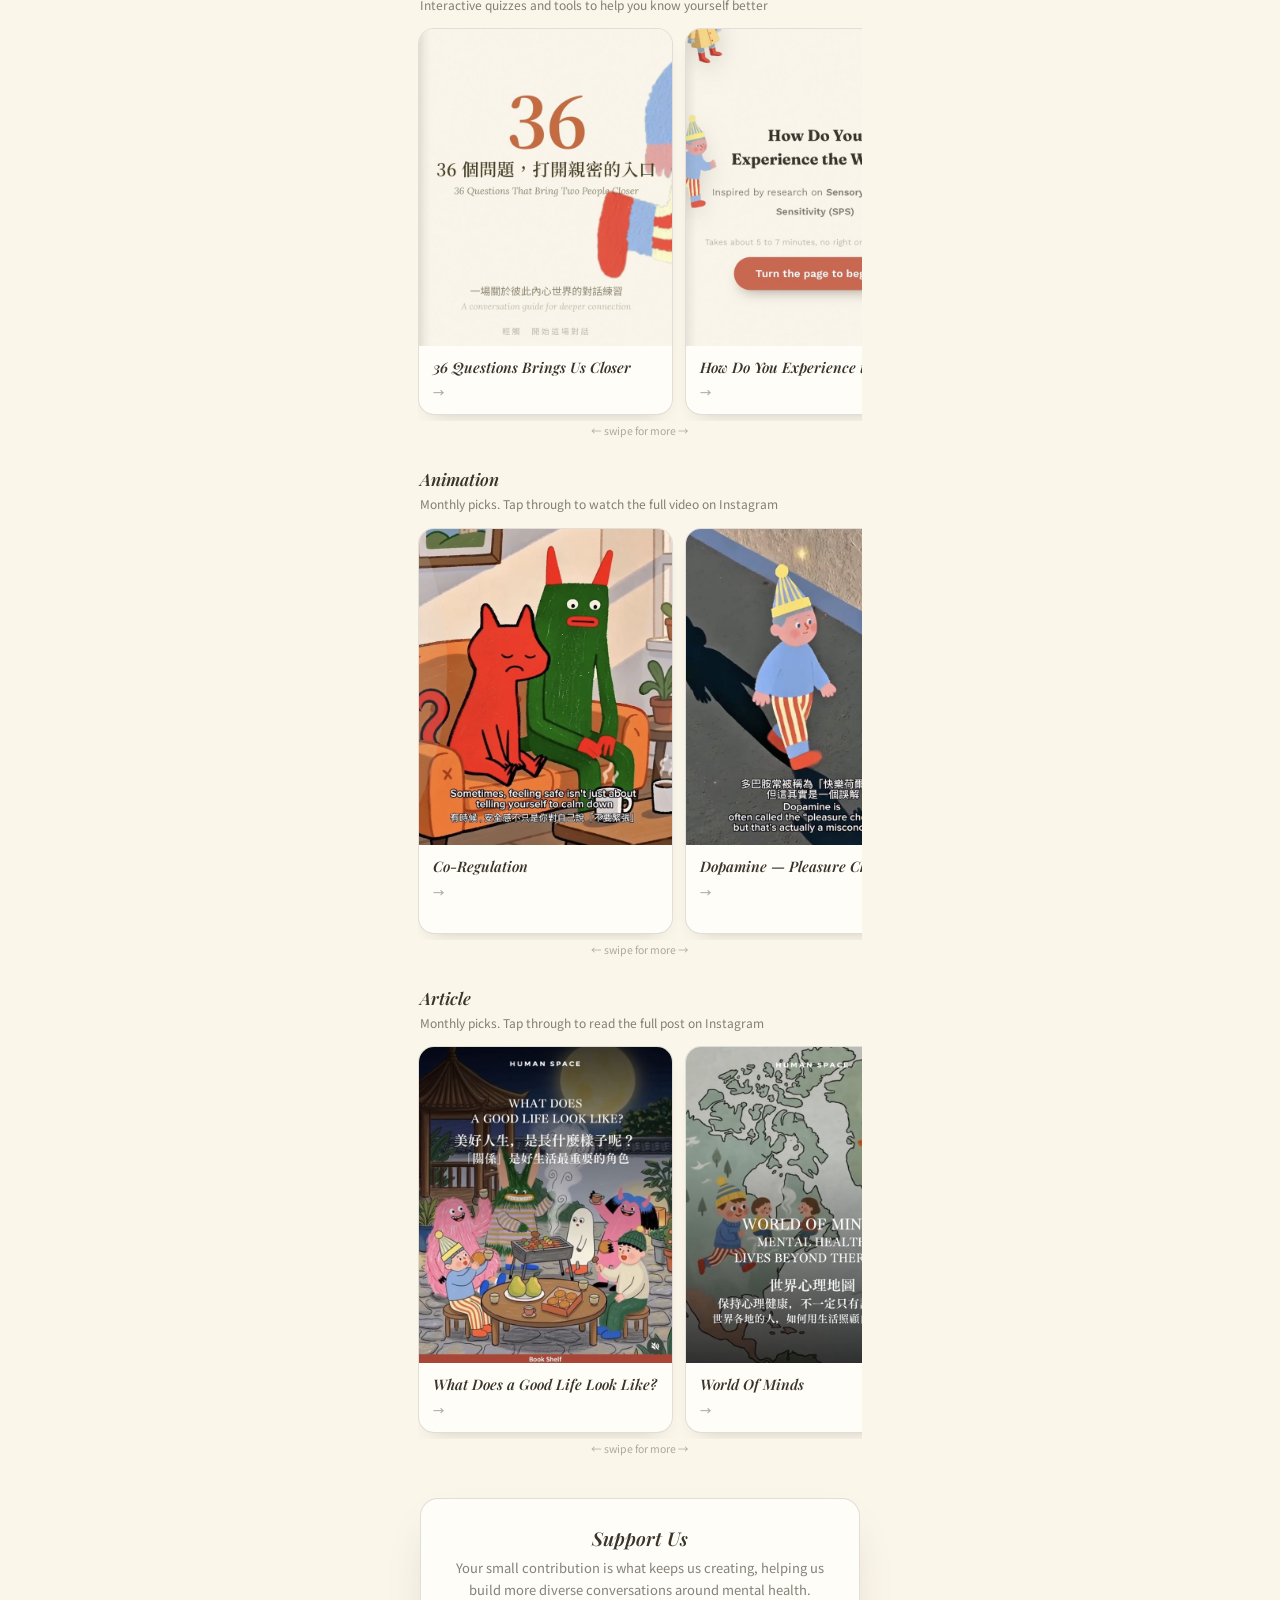
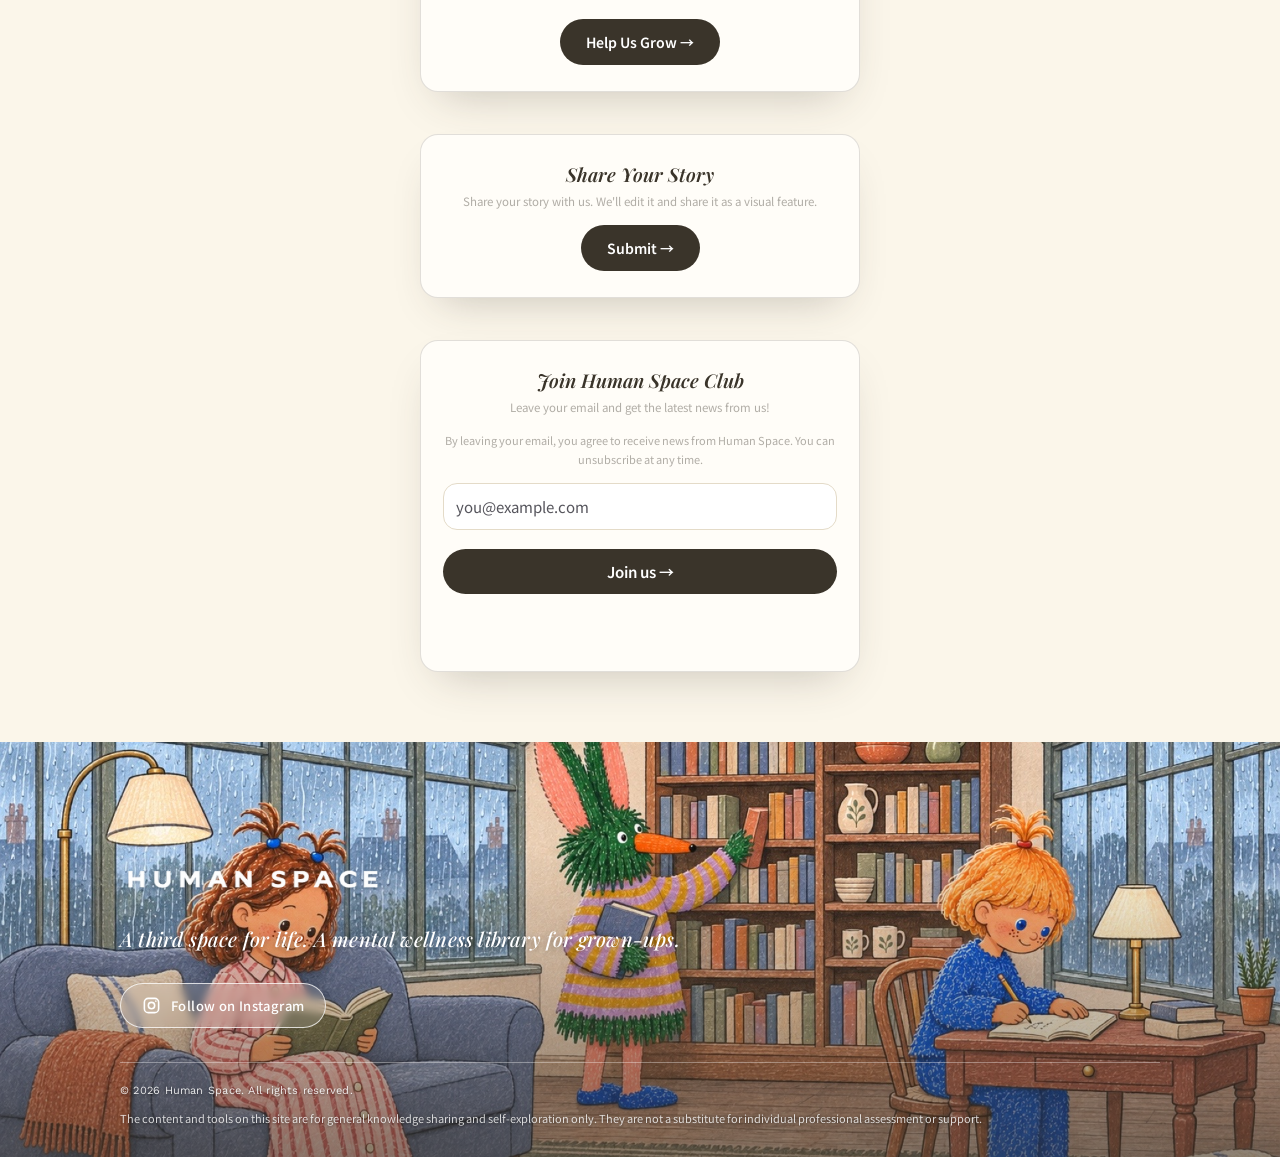
==== commit bcea6b43: "Update index.html" ====
--- a/index.html
+++ b/index.html
@@ -4,6 +4,35 @@
 <meta charset="UTF-8">
 <meta name="viewport" content="width=device-width, initial-scale=1.0">
 <title>Human Space Library</title>
+<meta name="description" content="A space to understand ourselves. 生活的第三空間，大人的心理健康圖書館，用互動測驗、動畫與文章，陪你更認識自己。">
+<meta name="theme-color" content="#FBF6EA">
+<link rel="icon" type="image/png" href="favicon.png">
+<link rel="apple-touch-icon" href="apple-touch-icon.png">
+
+<!-- 分享預覽 (IG / LINE / Threads / Facebook) -->
+<meta property="og:type" content="website">
+<meta property="og:site_name" content="Human Space">
+<meta property="og:title" content="Human Space Library">
+<meta property="og:description" content="A space to understand ourselves. 生活的第三空間，大人的心理健康圖書館。">
+<meta property="og:url" content="https://human-space-hms.github.io/Library/">
+<meta property="og:image" content="https://human-space-hms.github.io/Library/og-image.jpg">
+<meta property="og:image:width" content="1200">
+<meta property="og:image:height" content="630">
+<meta property="og:image:alt" content="Human Space Library">
+<meta name="twitter:card" content="summary_large_image">
+<meta name="twitter:title" content="Human Space Library">
+<meta name="twitter:description" content="A space to understand ourselves. 生活的第三空間，大人的心理健康圖書館。">
+<meta name="twitter:image" content="https://human-space-hms.github.io/Library/og-image.jpg">
+
+<!-- Google tag (GA4)：把兩個 G-XXXXXXXXXX 換成你的 Measurement ID -->
+<script async src="https://www.googletagmanager.com/gtag/js?id=G-XXXXXXXXXX"></script>
+<script>
+  window.dataLayer = window.dataLayer || [];
+  function gtag(){dataLayer.push(arguments);}
+  gtag('js', new Date());
+  gtag('config', 'G-XXXXXXXXXX');
+</script>
+
 <link rel="preconnect" href="https://fonts.googleapis.com">
 <link rel="preconnect" href="https://fonts.gstatic.com" crossorigin>
 <link href="https://fonts.googleapis.com/css2?family=Playfair+Display:ital,wght@1,500;1,600&family=Noto+Serif+TC:wght@600;700&family=Noto+Sans+TC:wght@400;500;600&family=Work+Sans:wght@400;500;600&display=swap" rel="stylesheet">
@@ -245,9 +274,42 @@
 
   .footer-bottom .copyright{ font-size:10px; }
 }  
+
+/* ---------- Email consent note ---------- */
+.consent{
+  font-size:11px;
+  color:var(--ink-faint);
+  line-height:1.7;
+  margin:0 0 14px;
+}
+
+/* ---------- Footer English tagline ---------- */
+.footer-description.en-only{
+  font-family:'Playfair Display',serif;
+  font-style:italic;
+  font-weight:500;
+  font-size:20px;
+  letter-spacing:0.01em;
+}
+@media(max-width:600px){
+  .footer-description.en-only{ font-size:17px; }
+}
+
 </style>
 </head>
 <body data-lang="zh">
+<script>
+  /* 先決定語言再顯示頁面，避免閃一下中文 */
+  (function () {
+    var l = null;
+    try { l = new URLSearchParams(location.search).get('lang') || localStorage.getItem('hs-lang'); } catch (e) {}
+    if (l !== 'zh' && l !== 'en') {
+      l = ((navigator.language || '').toLowerCase().indexOf('zh') === 0) ? 'zh' : 'en';
+    }
+    document.body.setAttribute('data-lang', l);
+    document.documentElement.lang = (l === 'zh') ? 'zh-Hant' : 'en';
+  })();
+</script>
 
   <!-- Hero -->
   <div class="hero">
@@ -277,7 +339,7 @@
         <div class="zh-sub zh-only">認識我們</div>
         <p class="desc zh-only">關於我們的故事與理念</p>
         <p class="desc en-only">About our story</p>
-        <a class="coffee-btn" href="https://human-space-hms.github.io/Library/about.html" target="_blank">Get to know us →</a>
+        <a class="coffee-btn" href="https://human-space-hms.github.io/Library/about" target="_blank">Get to know us →</a>
       </div>
     </section>    
 
@@ -431,6 +493,8 @@
         <div class="en-title">Join Human Space Club</div>
         <div class="zh-sub zh-only">留下 Email，收到品牌最新消息！</div>
         <div class="zh-sub en-only">Leave your email and get the latest news from us!</div>
+               <p class="consent zh-only">留下 Email，即表示你同意收到 Human Space 的最新消息，隨時可以取消訂閱。</p>
+        <p class="consent en-only">By leaving your email, you agree to receive news from Human Space. You can unsubscribe at any time.</p>
         <script src="https://f.convertkit.com/ckjs/ck.5.js"></script>
       <form action="https://app.kit.com/forms/9779228/subscriptions" class="seva-form formkit-form" method="post" data-sv-form="9779228" data-uid="9809e05442" data-format="inline" data-version="5" data-options="{&quot;settings&quot;:{&quot;after_subscribe&quot;:{&quot;action&quot;:&quot;message&quot;,&quot;success_message&quot;:&quot;Thank you for subscribing! Your response has been received. \n感謝訂閱！已成功收到你的資料。&quot;,&quot;redirect_url&quot;:&quot;&quot;},&quot;analytics&quot;:{&quot;google&quot;:null,&quot;fathom&quot;:null,&quot;facebook&quot;:null,&quot;segment&quot;:null,&quot;pinterest&quot;:null,&quot;sparkloop&quot;:null,&quot;googletagmanager&quot;:null},&quot;modal&quot;:{&quot;trigger&quot;:&quot;timer&quot;,&quot;scroll_percentage&quot;:null,&quot;timer&quot;:5,&quot;devices&quot;:&quot;all&quot;,&quot;show_once_every&quot;:15},&quot;powered_by&quot;:{&quot;show&quot;:true,&quot;url&quot;:&quot;https://kit.com/features/forms?utm_campaign=poweredby&amp;utm_content=form&amp;utm_medium=referral&amp;utm_source=dynamic&quot;},&quot;recaptcha&quot;:{&quot;enabled&quot;:false},&quot;return_visitor&quot;:{&quot;action&quot;:&quot;show&quot;,&quot;custom_content&quot;:&quot;&quot;},&quot;slide_in&quot;:{&quot;display_in&quot;:&quot;bottom_right&quot;,&quot;trigger&quot;:&quot;timer&quot;,&quot;scroll_percentage&quot;:null,&quot;timer&quot;:5,&quot;devices&quot;:&quot;all&quot;,&quot;show_once_every&quot;:15},&quot;sticky_bar&quot;:{&quot;display_in&quot;:&quot;top&quot;,&quot;trigger&quot;:&quot;timer&quot;,&quot;scroll_percentage&quot;:null,&quot;timer&quot;:5,&quot;devices&quot;:&quot;all&quot;,&quot;show_once_every&quot;:15}},&quot;version&quot;:&quot;5&quot;}" min-width="400 500 600 700 800"><div data-style="clean"><ul class="formkit-alert formkit-alert-error" data-element="errors" data-group="alert"></ul><div data-element="fields" data-stacked="false" class="seva-fields formkit-fields"><div class="formkit-field"><input class="formkit-input email-input" name="email_address" style="color: #2B2A33; border-color: #E4DBC8; border-radius: 14px; font-weight: 400; font-family: 'Noto Sans TC', sans-serif;" aria-label="Email Address" placeholder="you@example.com" required="" type="email"></div><button data-element="submit" class="formkit-submit formkit-submit action-btn" style="color: #ffffff; background-color: #3A342A; border-radius: 999px; font-weight: 600; font-family: 'Noto Sans TC', sans-serif; box-shadow:none; margin-top:4px;"><div class="formkit-spinner"><div></div><div></div><div></div></div><span>Join us →</span></button></div><div class="formkit-powered-by-convertkit-container"><a href="https://kit.com/features/forms?utm_campaign=poweredby&amp;utm_content=form&amp;utm_medium=referral&amp;utm_source=dynamic" data-element="powered-by" class="formkit-powered-by-convertkit" data-variant="dark" target="_blank" rel="nofollow noopener">Built with Kit</a></div></div><style>.formkit-form[data-uid="9809e05442"] *{box-sizing:border-box;}.formkit-form[data-uid="9809e05442"]{-webkit-font-smoothing:antialiased;-moz-osx-font-smoothing:grayscale;}.formkit-form[data-uid="9809e05442"] legend{border:none;font-size:inherit;margin-bottom:10px;padding:0;position:relative;display:table;}.formkit-form[data-uid="9809e05442"] fieldset{border:0;padding:0.01em 0 0 0;margin:0;min-width:0;}.formkit-form[data-uid="9809e05442"] body:not(:-moz-handler-blocked) fieldset{display:table-cell;}.formkit-form[data-uid="9809e05442"] h1,.formkit-form[data-uid="9809e05442"] h2,.formkit-form[data-uid="9809e05442"] h3,.formkit-form[data-uid="9809e05442"] h4,.formkit-form[data-uid="9809e05442"] h5,.formkit-form[data-uid="9809e05442"] h6{color:inherit;font-size:inherit;font-weight:inherit;}.formkit-form[data-uid="9809e05442"] h2{font-size:1.5em;margin:1em 0;}.formkit-form[data-uid="9809e05442"] h3{font-size:1.17em;margin:1em 0;}.formkit-form[data-uid="9809e05442"] p{color:inherit;font-size:inherit;font-weight:inherit;}.formkit-form[data-uid="9809e05442"] ol:not([template-default]),.formkit-form[data-uid="9809e05442"] ul:not([template-default]),.formkit-form[data-uid="9809e05442"] blockquote:not([template-default]){text-align:left;}.formkit-form[data-uid="9809e05442"] p:not([template-default]),.formkit-form[data-uid="9809e05442"] hr:not([template-default]),.formkit-form[data-uid="9809e05442"] blockquote:not([template-default]),.formkit-form[data-uid="9809e05442"] ol:not([template-default]),.formkit-form[data-uid="9809e05442"] ul:not([template-default]){color:inherit;font-style:initial;}.formkit-form[data-uid="9809e05442"] .ordered-list,.formkit-form[data-uid="9809e05442"] .unordered-list{list-style-position:outside !important;padding-left:1em;}.formkit-form[data-uid="9809e05442"] .list-item{padding-left:0;}.formkit-form[data-uid="9809e05442"][data-format="modal"]{display:none;}.formkit-form[data-uid="9809e05442"][data-format="slide in"]{display:none;}.formkit-form[data-uid="9809e05442"][data-format="sticky bar"]{display:none;}.formkit-sticky-bar .formkit-form[data-uid="9809e05442"][data-format="sticky bar"]{display:block;}.formkit-form[data-uid="9809e05442"] .formkit-input,.formkit-form[data-uid="9809e05442"] .formkit-select,.formkit-form[data-uid="9809e05442"] .formkit-checkboxes{width:100%;}.formkit-form[data-uid="9809e05442"] .formkit-button,.formkit-form[data-uid="9809e05442"] .formkit-submit{border:0;border-radius:5px;color:#ffffff;cursor:pointer;display:inline-block;text-align:center;font-size:15px;font-weight:500;cursor:pointer;margin-bottom:15px;overflow:hidden;padding:0;position:relative;vertical-align:middle;}.formkit-form[data-uid="9809e05442"] .formkit-button:hover,.formkit-form[data-uid="9809e05442"] .formkit-submit:hover,.formkit-form[data-uid="9809e05442"] .formkit-button:focus,.formkit-form[data-uid="9809e05442"] .formkit-submit:focus{outline:none;}.formkit-form[data-uid="9809e05442"] .formkit-button:hover > span,.formkit-form[data-uid="9809e05442"] .formkit-submit:hover > span,.formkit-form[data-uid="9809e05442"] .formkit-button:focus > span,.formkit-form[data-uid="9809e05442"] .formkit-submit:focus > span{background-color:rgba(0,0,0,0.1);}.formkit-form[data-uid="9809e05442"] .formkit-button > span,.formkit-form[data-uid="9809e05442"] .formkit-submit > span{display:block;-webkit-transition:all 300ms ease-in-out;transition:all 300ms ease-in-out;padding:12px 24px;}.formkit-form[data-uid="9809e05442"] .formkit-input{background:#ffffff;font-size:15px;padding:12px;border:1px solid #e3e3e3;-webkit-flex:1 0 auto;-ms-flex:1 0 auto;flex:1 0 auto;line-height:1.4;margin:0;-webkit-transition:border-color ease-out 300ms;transition:border-color ease-out 300ms;}.formkit-form[data-uid="9809e05442"] .formkit-input:focus{outline:none;border-color:#1677be;-webkit-transition:border-color ease 300ms;transition:border-color ease 300ms;}.formkit-form[data-uid="9809e05442"] .formkit-input::-webkit-input-placeholder{color:inherit;opacity:0.8;}.formkit-form[data-uid="9809e05442"] .formkit-input::-moz-placeholder{color:inherit;opacity:0.8;}.formkit-form[data-uid="9809e05442"] .formkit-input:-ms-input-placeholder{color:inherit;opacity:0.8;}.formkit-form[data-uid="9809e05442"] .formkit-input::placeholder{color:inherit;opacity:0.8;}.formkit-form[data-uid="9809e05442"] [data-group="dropdown"]{position:relative;display:inline-block;width:100%;}.formkit-form[data-uid="9809e05442"] [data-group="dropdown"]::before{content:"";top:calc(50% - 2.5px);right:10px;position:absolute;pointer-events:none;border-color:#4f4f4f transparent transparent transparent;border-style:solid;border-width:6px 6px 0 6px;height:0;width:0;z-index:999;}.formkit-form[data-uid="9809e05442"] [data-group="dropdown"] select{height:auto;width:100%;cursor:pointer;color:#333333;line-height:1.4;margin-bottom:0;padding:0 6px;-webkit-appearance:none;-moz-appearance:none;appearance:none;font-size:15px;padding:12px;padding-right:25px;border:1px solid #e3e3e3;background:#ffffff;}.formkit-form[data-uid="9809e05442"] [data-group="dropdown"] select:focus{outline:none;}.formkit-form[data-uid="9809e05442"] [data-group="checkboxes"]{text-align:left;margin:0;}.formkit-form[data-uid="9809e05442"] [data-group="checkboxes"] [data-group="checkbox"]{margin-bottom:10px;}.formkit-form[data-uid="9809e05442"] [data-group="checkboxes"] [data-group="checkbox"] *{cursor:pointer;}.formkit-form[data-uid="9809e05442"] [data-group="checkboxes"] [data-group="checkbox"]:last-of-type{margin-bottom:0;}.formkit-form[data-uid="9809e05442"] [data-group="checkboxes"] [data-group="checkbox"] input[type="checkbox"]{display:none;}.formkit-form[data-uid="9809e05442"] [data-group="checkboxes"] [data-group="checkbox"] input[type="checkbox"] + label::after{content:none;}.formkit-form[data-uid="9809e05442"] [data-group="checkboxes"] [data-group="checkbox"] input[type="checkbox"]:checked + label::after{border-color:#ffffff;content:"";}.formkit-form[data-uid="9809e05442"] [data-group="checkboxes"] [data-group="checkbox"] input[type="checkbox"]:checked + label::before{background:#10bf7a;border-color:#10bf7a;}.formkit-form[data-uid="9809e05442"] [data-group="checkboxes"] [data-group="checkbox"] label{position:relative;display:inline-block;padding-left:28px;}.formkit-form[data-uid="9809e05442"] [data-group="checkboxes"] [data-group="checkbox"] label::before,.formkit-form[data-uid="9809e05442"] [data-group="checkboxes"] [data-group="checkbox"] label::after{position:absolute;content:"";display:inline-block;}.formkit-form[data-uid="9809e05442"] [data-group="checkboxes"] [data-group="checkbox"] label::before{height:16px;width:16px;border:1px solid #e3e3e3;background:#ffffff;left:0px;top:3px;}.formkit-form[data-uid="9809e05442"] [data-group="checkboxes"] [data-group="checkbox"] label::after{height:4px;width:8px;border-left:2px solid #4d4d4d;border-bottom:2px solid #4d4d4d;-webkit-transform:rotate(-45deg);-ms-transform:rotate(-45deg);transform:rotate(-45deg);left:4px;top:8px;}.formkit-form[data-uid="9809e05442"] .formkit-alert{background:#f9fafb;border:1px solid #e3e3e3;border-radius:5px;-webkit-flex:1 0 auto;-ms-flex:1 0 auto;flex:1 0 auto;list-style:none;margin:25px auto;padding:12px;text-align:center;width:100%;}.formkit-form[data-uid="9809e05442"] .formkit-alert:empty{display:none;}.formkit-form[data-uid="9809e05442"] .formkit-alert-success{background:#d3fbeb;border-color:#10bf7a;color:#0c905c;}.formkit-form[data-uid="9809e05442"] .formkit-alert-error{background:#fde8e2;border-color:#f2643b;color:#ea4110;}.formkit-form[data-uid="9809e05442"] .formkit-spinner{display:-webkit-box;display:-webkit-flex;display:-ms-flexbox;display:flex;height:0px;width:0px;margin:0 auto;position:absolute;top:0;left:0;right:0;width:0px;overflow:hidden;text-align:center;-webkit-transition:all 300ms ease-in-out;transition:all 300ms ease-in-out;}.formkit-form[data-uid="9809e05442"] .formkit-spinner > div{margin:auto;width:12px;height:12px;background-color:#fff;opacity:0.3;border-radius:100%;display:inline-block;-webkit-animation:formkit-bouncedelay-formkit-form-data-uid-9809e05442- 1.4s infinite ease-in-out both;animation:formkit-bouncedelay-formkit-form-data-uid-9809e05442- 1.4s infinite ease-in-out both;}.formkit-form[data-uid="9809e05442"] .formkit-spinner > div:nth-child(1){-webkit-animation-delay:-0.32s;animation-delay:-0.32s;}.formkit-form[data-uid="9809e05442"] .formkit-spinner > div:nth-child(2){-webkit-animation-delay:-0.16s;animation-delay:-0.16s;}.formkit-form[data-uid="9809e05442"] .formkit-submit[data-active] .formkit-spinner{opacity:1;height:100%;width:50px;}.formkit-form[data-uid="9809e05442"] .formkit-submit[data-active] .formkit-spinner ~ span{opacity:0;}.formkit-form[data-uid="9809e05442"] .formkit-powered-by[data-active="false"]{opacity:0.35;}.formkit-form[data-uid="9809e05442"] .formkit-powered-by-convertkit-container{display:-webkit-box;display:-webkit-flex;display:-ms-flexbox;display:flex;width:100%;margin:10px 0;position:relative;}.formkit-form[data-uid="9809e05442"] .formkit-powered-by-convertkit-container[data-active="false"]{opacity:0.35;}.formkit-form[data-uid="9809e05442"] .formkit-powered-by-convertkit{-webkit-align-items:center;-webkit-box-align:center;-ms-flex-align:center;align-items:center;background-color:#ffffff;border-radius:9px;color:#3d3d3d;cursor:pointer;display:block;height:36px;margin:0 auto;opacity:0.95;padding:0;-webkit-text-decoration:none;text-decoration:none;text-indent:100%;-webkit-transition:ease-in-out all 200ms;transition:ease-in-out all 200ms;white-space:nowrap;overflow:hidden;-webkit-user-select:none;-moz-user-select:none;-ms-user-select:none;user-select:none;width:157px;background-repeat:no-repeat;background-position:center;}.formkit-form[data-uid="9809e05442"] .formkit-powered-by-convertkit:hover,.formkit-form[data-uid="9809e05442"] .formkit-powered-by-convertkit:focus{background-color:#ffffff;-webkit-transform:scale(1.025) perspective(1px);-ms-transform:scale(1.025) perspective(1px);transform:scale(1.025) perspective(1px);opacity:1;}.formkit-form[data-uid="9809e05442"] .formkit-powered-by-convertkit[data-variant="dark"],.formkit-form[data-uid="9809e05442"] .formkit-powered-by-convertkit[data-variant="light"]{background-color:transparent;border-color:transparent;width:133px;}.formkit-form[data-uid="9809e05442"] blockquote{padding:10px 20px;margin:0 0 20px;border-left:5px solid #e1e1e1;}.formkit-form[data-uid="9809e05442"] .seva-custom-content{padding:15px;font-size:16px;color:#fff;mix-blend-mode:difference;}.formkit-form[data-uid="9809e05442"] .formkit-modal.guard{max-width:420px;width:100%;} .formkit-form[data-uid="9809e05442"]{max-width:700px;}.formkit-form[data-uid="9809e05442"] [data-style="clean"]{width:100%;}.formkit-form[data-uid="9809e05442"] .formkit-fields{display:-webkit-box;display:-webkit-flex;display:-ms-flexbox;display:flex;-webkit-flex-wrap:wrap;-ms-flex-wrap:wrap;flex-wrap:wrap;margin:0 auto;}.formkit-form[data-uid="9809e05442"] .formkit-field,.formkit-form[data-uid="9809e05442"] .formkit-submit{margin:0 0 15px 0;-webkit-flex:1 0 100%;-ms-flex:1 0 100%;flex:1 0 100%;}.formkit-form[data-uid="9809e05442"] .formkit-powered-by-convertkit-container{margin:0;}.formkit-form[data-uid="9809e05442"] .formkit-submit{position:static;} </style></form>
       </div>
@@ -445,18 +509,21 @@
 
     <!-- Human Space Logo -->
     <a class="footer-logo"
-       href="https://human-space-hms.github.io/Library">
+       href="https://human-space-hms.github.io/Library/">
       <img src="logo.png" alt="Human Space">
     </a>
 
     <!-- Brand Description -->
-    <div class="footer-description">
+    <div class="footer-description zh-only">
       生活的第三空間，大人的心理健康圖書館
     </div>
+    <div class="footer-description en-only">
+      A third space for life. A mental wellness library for grown-ups.
+    </div>
 
     <!-- Instagram Button -->
     <a class="instagram-btn"
-       href="https://www.instagram.com/humanspace____?psln=OTlqa2d1MHBiMnk="
+       href="https://www.instagram.com/humanspace____"
        target="_blank"
        rel="noopener noreferrer">
 
@@ -473,7 +540,8 @@
                 fill="currentColor" stroke="none"/>
       </svg>
 
-      <span>追蹤 Instagram</span>
+      <span class="zh-only">追蹤 Instagram</span>
+      <span class="en-only">Follow on Instagram</span>
 
     </a>
 
@@ -484,11 +552,14 @@
     <div class="footer-bottom-inner">
 
       <div class="copyright">
-        © 2026 Human Space. All rights reserved.
-      </div>
-
-      <div class="disclaimer">
+        &copy; 2026 Human Space. All rights reserved.
+      </div>
+
+      <div class="disclaimer zh-only">
         本站內容與工具僅供一般知識分享及自我探索使用，無法取代個別專業評估與協助
+      </div>
+      <div class="disclaimer en-only">
+        The content and tools on this site are for general knowledge sharing and self-exploration only. They are not a substitute for individual professional assessment or support.
       </div>
 
     </div>
@@ -496,14 +567,24 @@
 
 </footer>
 
+
 <script>
   var btn = document.getElementById('langToggle');
-  btn.addEventListener('click', function(){
-    var isZh = document.body.getAttribute('data-lang') === 'zh';
-    document.body.setAttribute('data-lang', isZh ? 'en' : 'zh');
-    btn.textContent = isZh ? '中文' : 'EN';
+
+  function syncButton() {
+    btn.textContent = document.body.getAttribute('data-lang') === 'zh' ? 'EN' : '中文';
+  }
+  syncButton();
+
+  btn.addEventListener('click', function () {
+    var next = document.body.getAttribute('data-lang') === 'zh' ? 'en' : 'zh';
+    document.body.setAttribute('data-lang', next);
+    document.documentElement.lang = (next === 'zh') ? 'zh-Hant' : 'en';
+    syncButton();
+    try { localStorage.setItem('hs-lang', next); } catch (e) {}
   });
 </script>
+
 </body>
 </html>
 
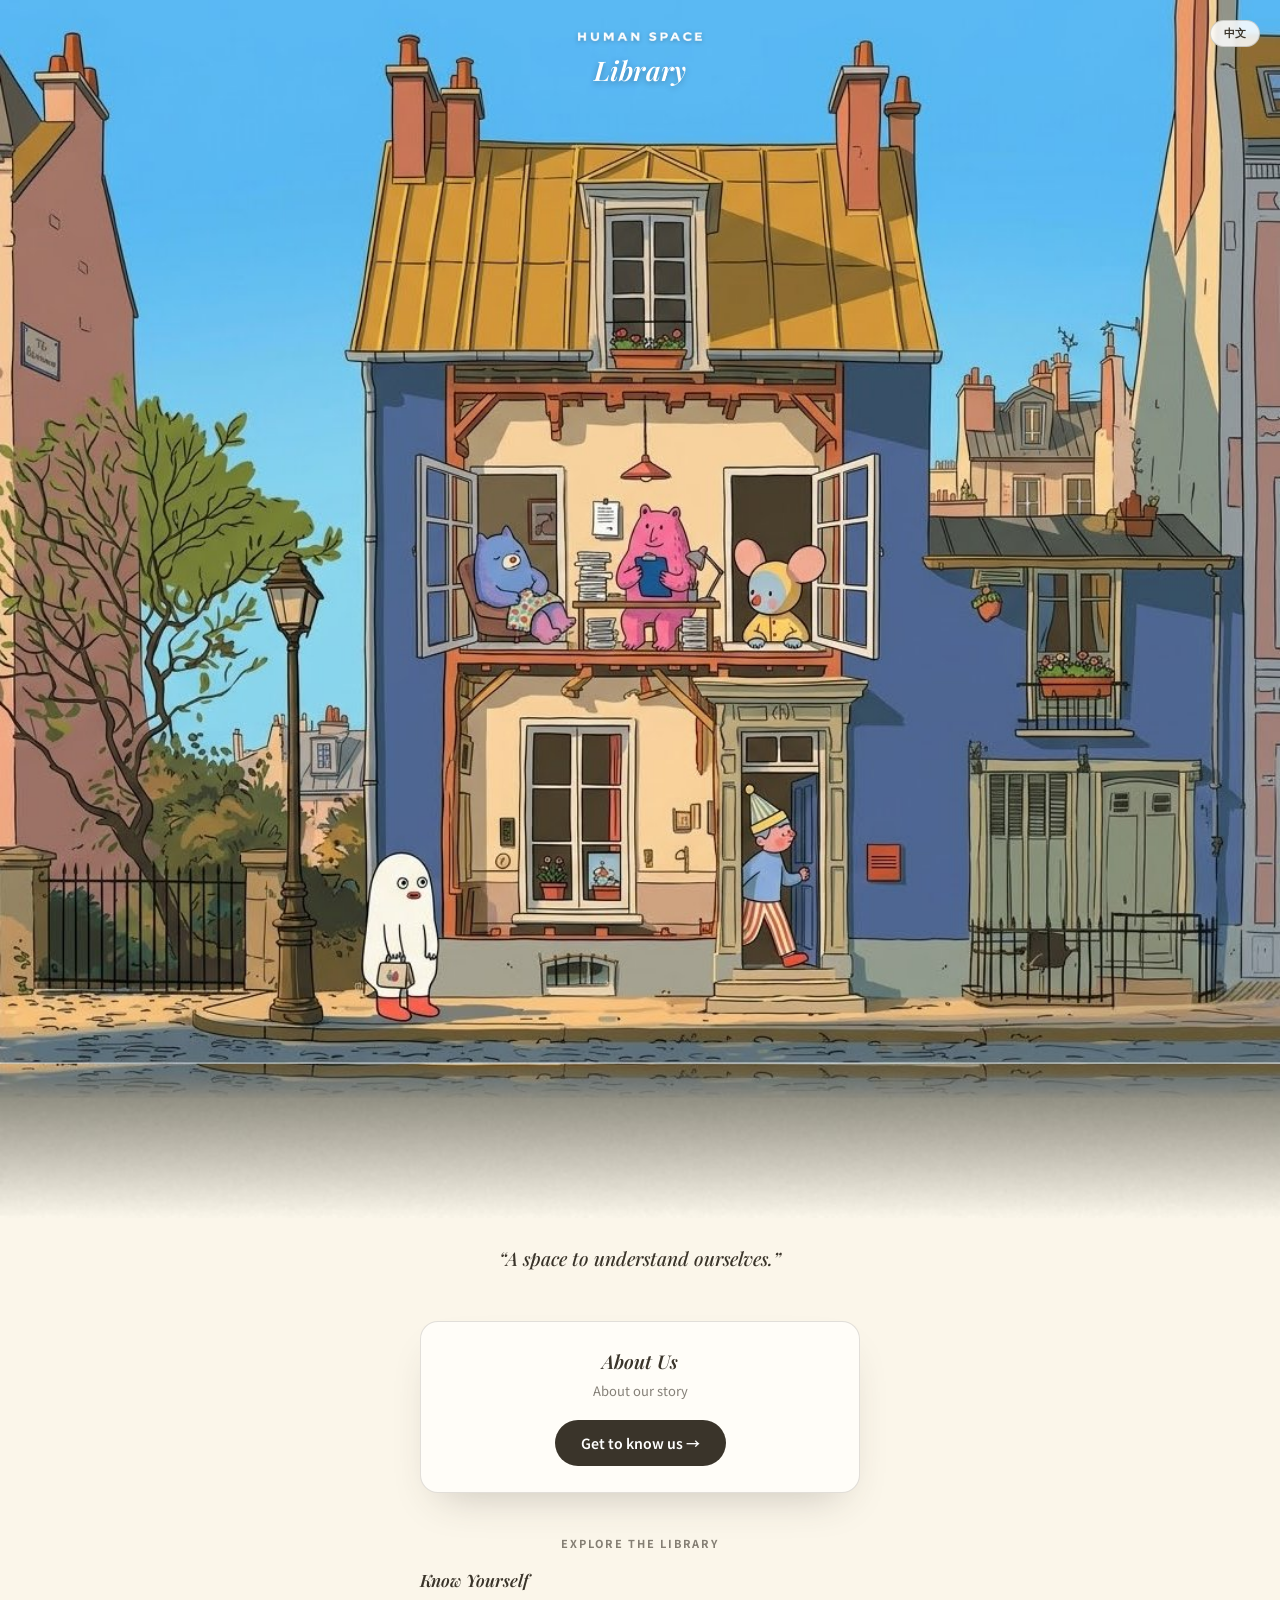
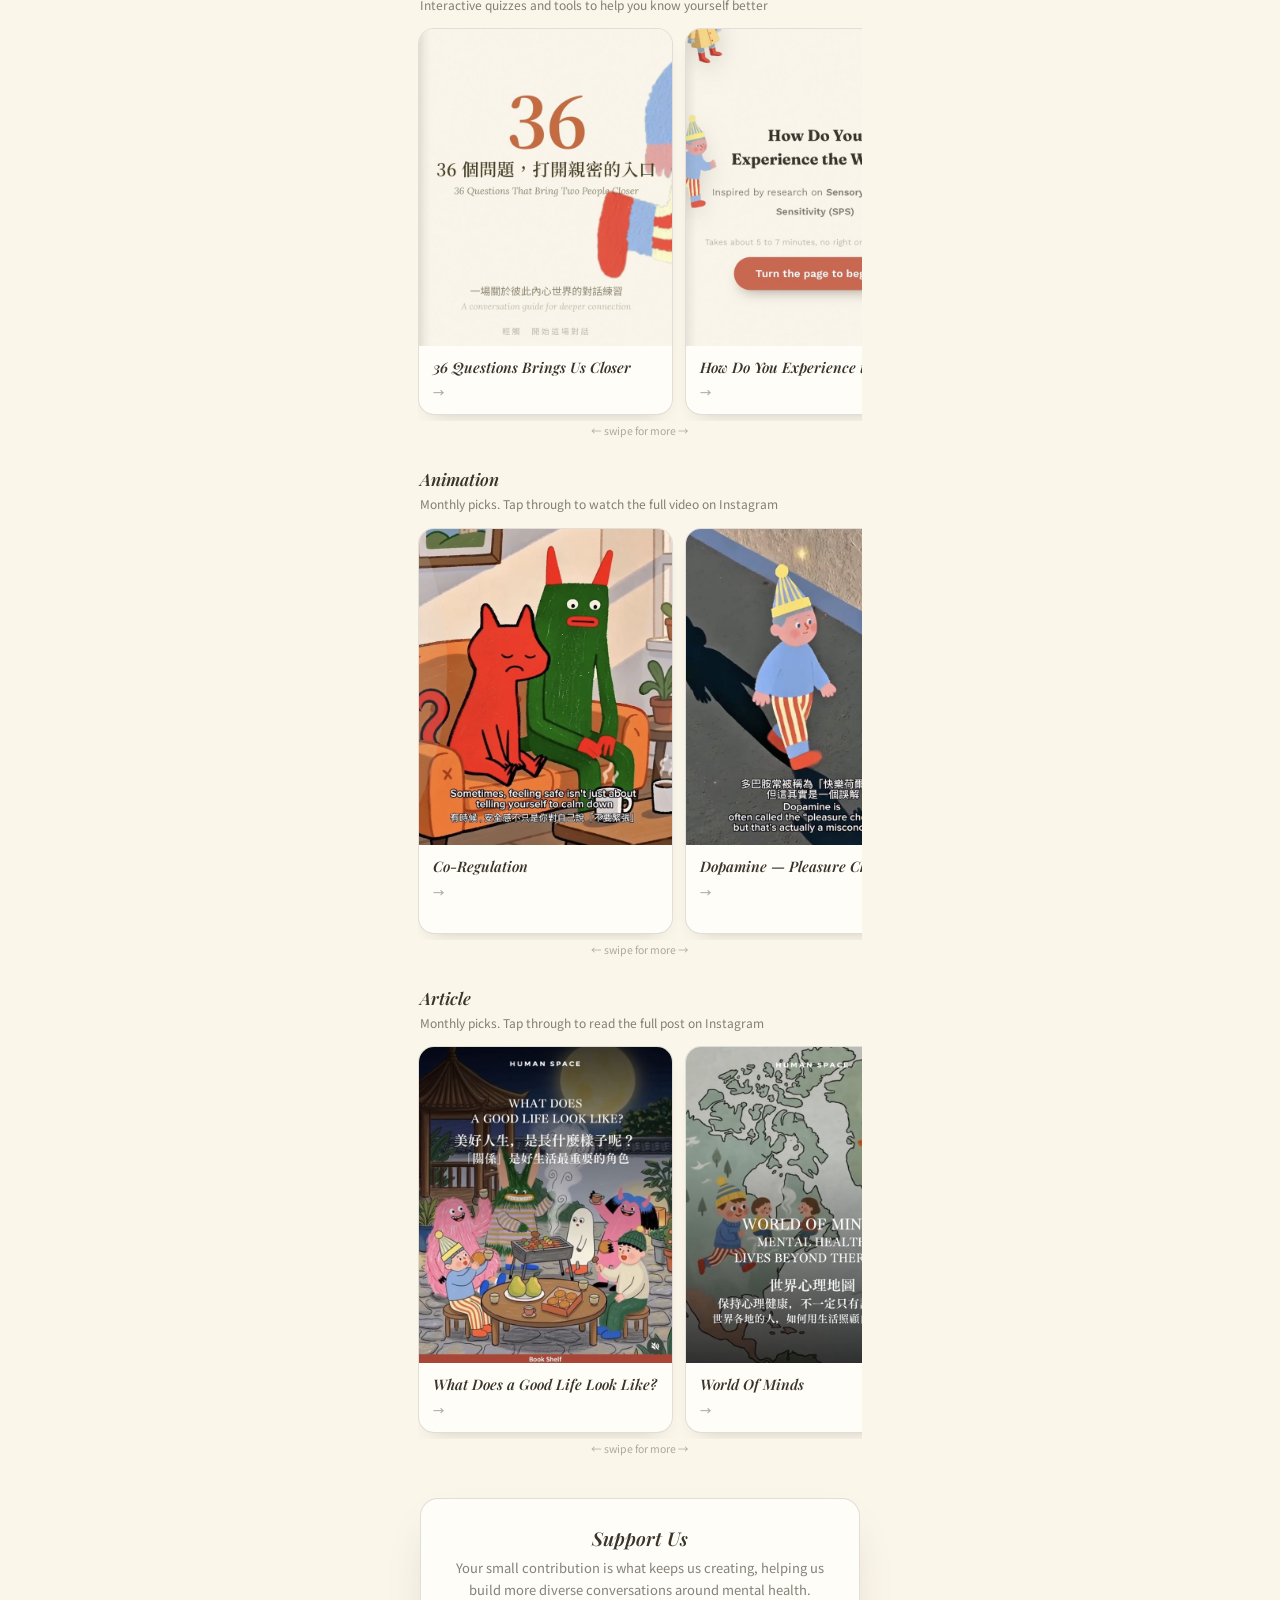
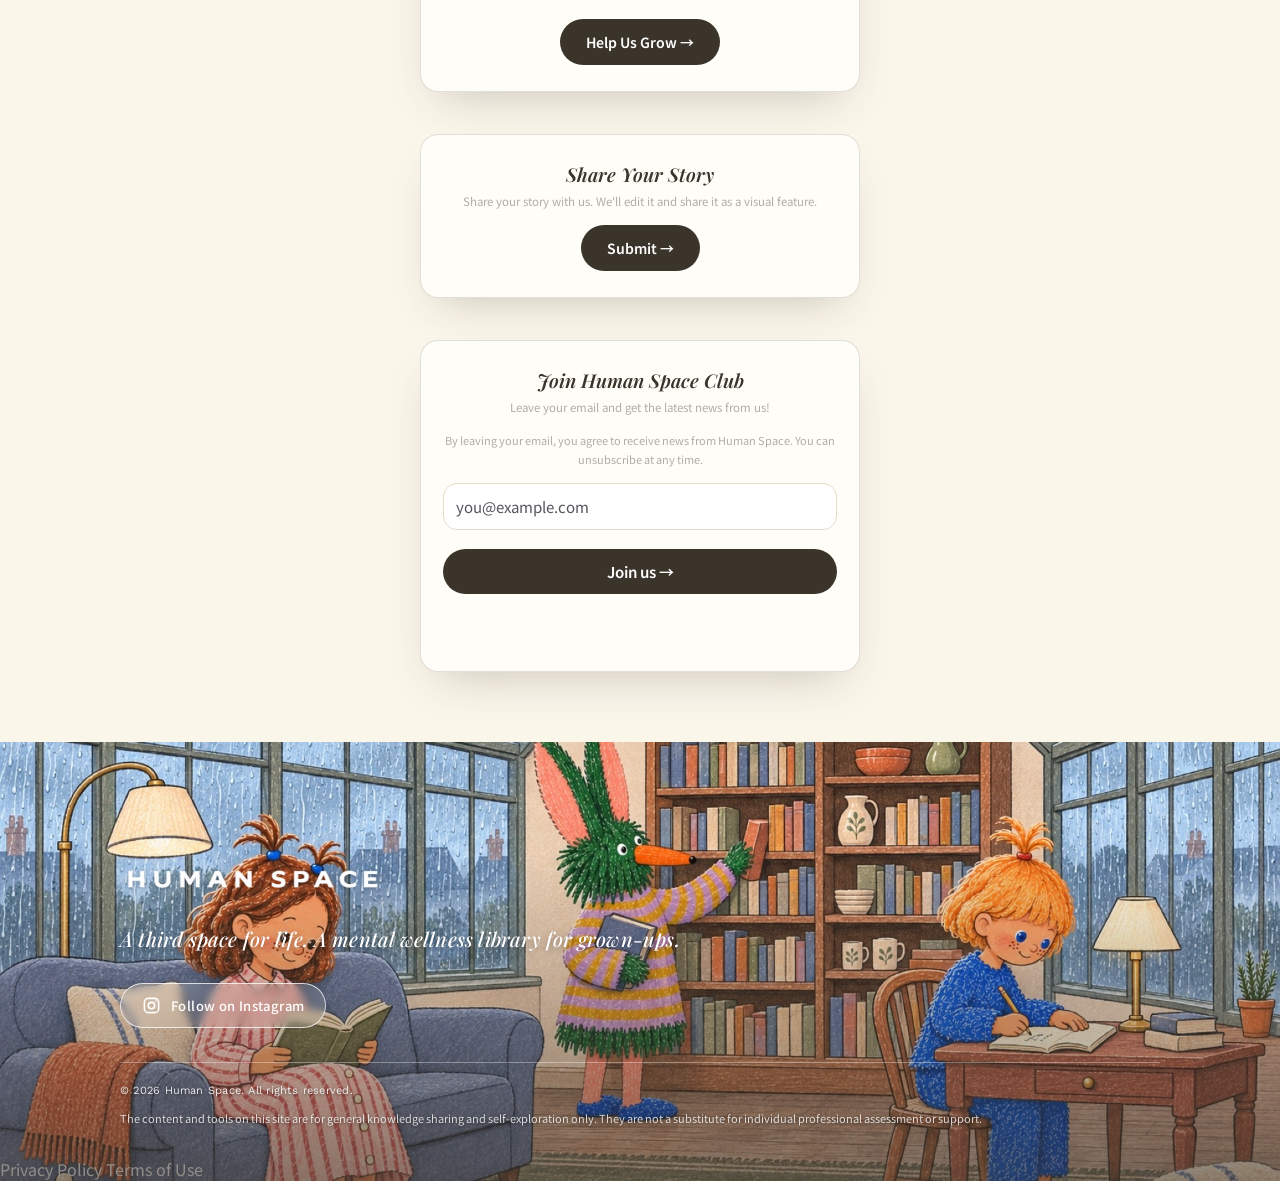
==== commit cc438db6: "Add footer links for privacy and terms Added footer links for privacy policy and terms of use." ====
--- a/index.html
+++ b/index.html
@@ -295,6 +295,10 @@
   .footer-description.en-only{ font-size:17px; }
 }
 
+.footer-bottom .footer-links{ margin-top:10px; display:flex; flex-wrap:wrap; gap:6px 18px; }
+.footer-bottom .footer-links a{ color:inherit; text-decoration:underline; text-underline-offset:3px; }
+
+  
 </style>
 </head>
 <body data-lang="zh">
@@ -339,7 +343,7 @@
         <div class="zh-sub zh-only">認識我們</div>
         <p class="desc zh-only">關於我們的故事與理念</p>
         <p class="desc en-only">About our story</p>
-        <a class="coffee-btn" href="https://human-space-hms.github.io/Library/about" target="_blank">Get to know us →</a>
+        <a class="coffee-btn" href="https://human-space-hms.github.io/Library/about.html" target="_blank">Get to know us →</a>
       </div>
     </section>    
 
@@ -565,6 +569,12 @@
     </div>
   </div>
 
+        <div class="footer-links">
+        <a href="privacy.html"><span class="zh-only">隱私權政策</span><span class="en-only">Privacy Policy</span></a>
+        <a href="terms.html"><span class="zh-only">使用條款</span><span class="en-only">Terms of Use</span></a>
+      </div>
+
+
 </footer>
 
 
@@ -585,6 +595,8 @@
   });
 </script>
 
+ <script src="/Library/analytics.js" defer></script>
+
 </body>
 </html>
 
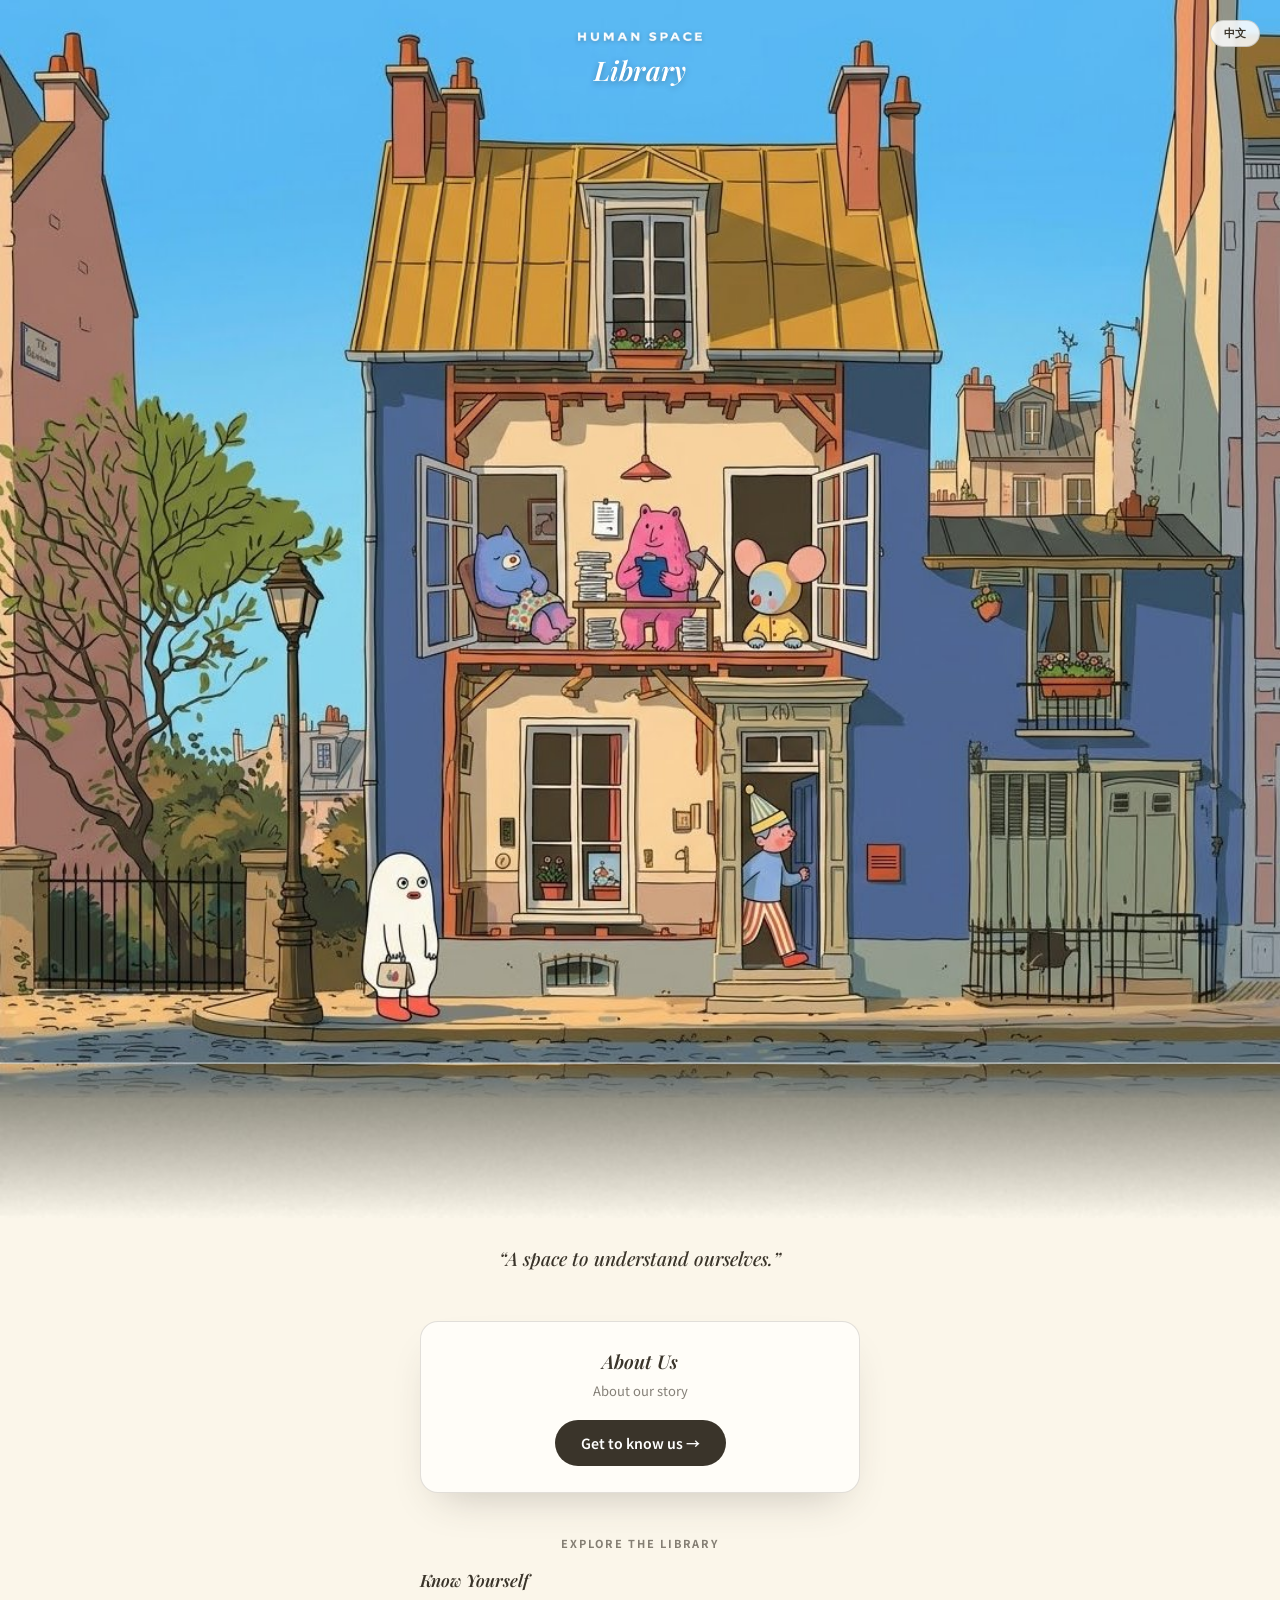
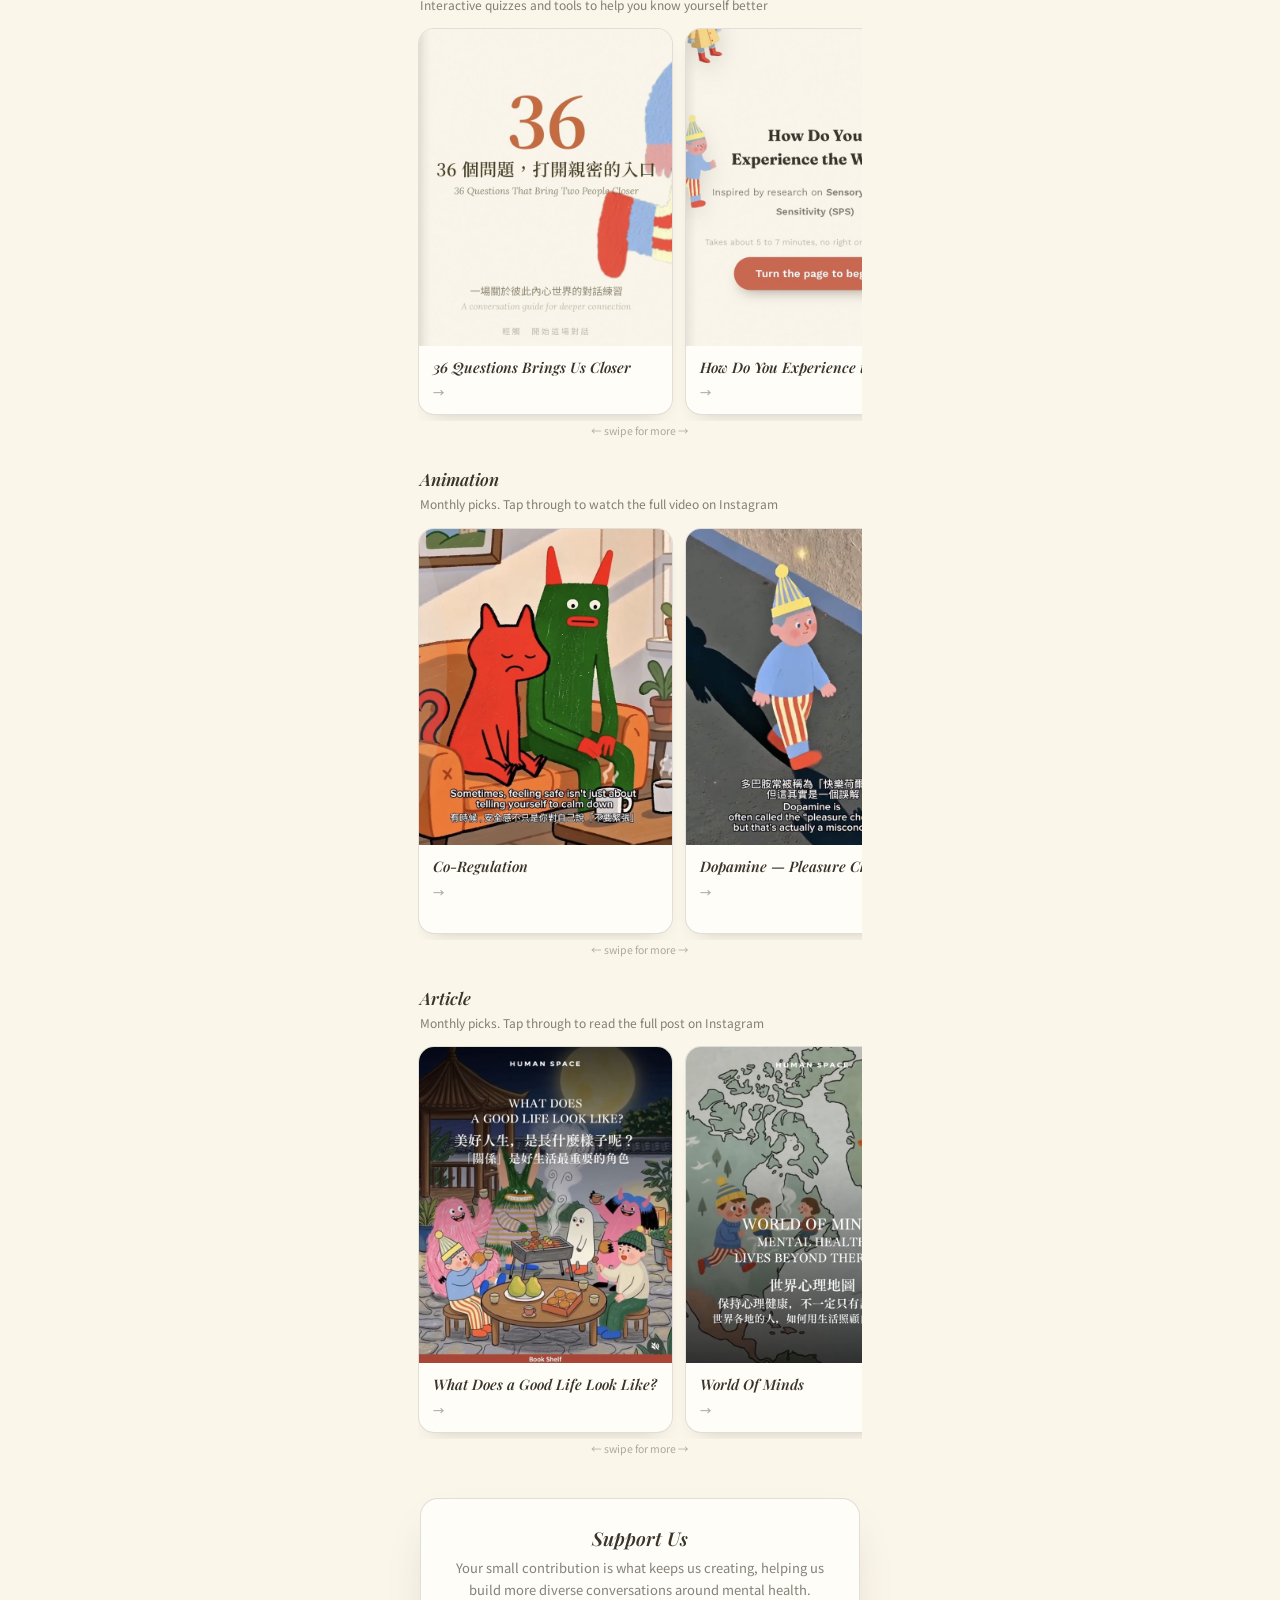
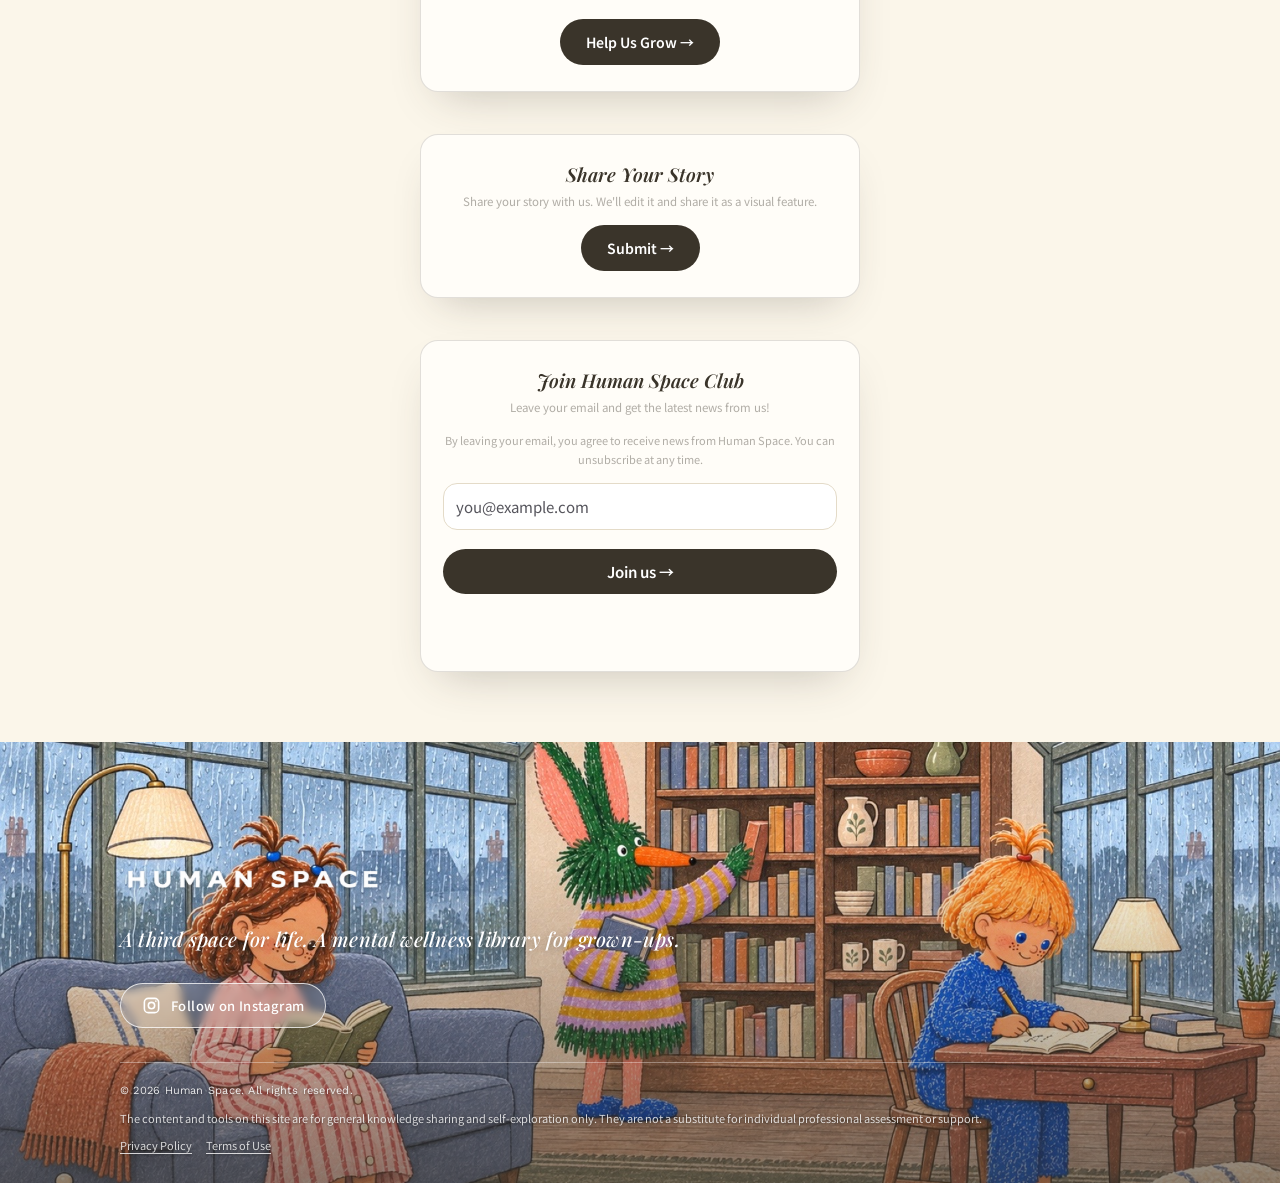
==== commit b7449dd9: "Update index.html" ====
--- a/index.html
+++ b/index.html
@@ -566,15 +566,29 @@
         The content and tools on this site are for general knowledge sharing and self-exploration only. They are not a substitute for individual professional assessment or support.
       </div>
 
+      <div class="footer-links">
+        <a href="privacy.html"><span class="zh-only">隱私權政策</span><span class="en-only">Privacy Policy</span></a>
+        <a href="terms.html"><span class="zh-only">使用條款</span><span class="en-only">Terms of Use</span></a>
+      </div>
+
     </div>
   </div>
 
-        <div class="footer-links">
-        <a href="privacy.html"><span class="zh-only">隱私權政策</span><span class="en-only">Privacy Policy</span></a>
-        <a href="terms.html"><span class="zh-only">使用條款</span><span class="en-only">Terms of Use</span></a>
-      </div>
-
-
+<style>
+/* footer links：跟免責聲明同字體、同大小，放在下一行 */
+.footer-bottom .footer-links{
+  margin-top:6px;
+  display:flex; flex-wrap:wrap; gap:0 14px;
+  font-family:'Noto Sans TC',sans-serif;
+  color:rgba(255,255,255,0.8);
+}
+.footer-bottom .footer-links a{
+  color:inherit;
+  text-decoration:underline;
+  text-decoration-thickness:1px;
+  text-underline-offset:3px;
+}
+</style>
 </footer>
 
 
